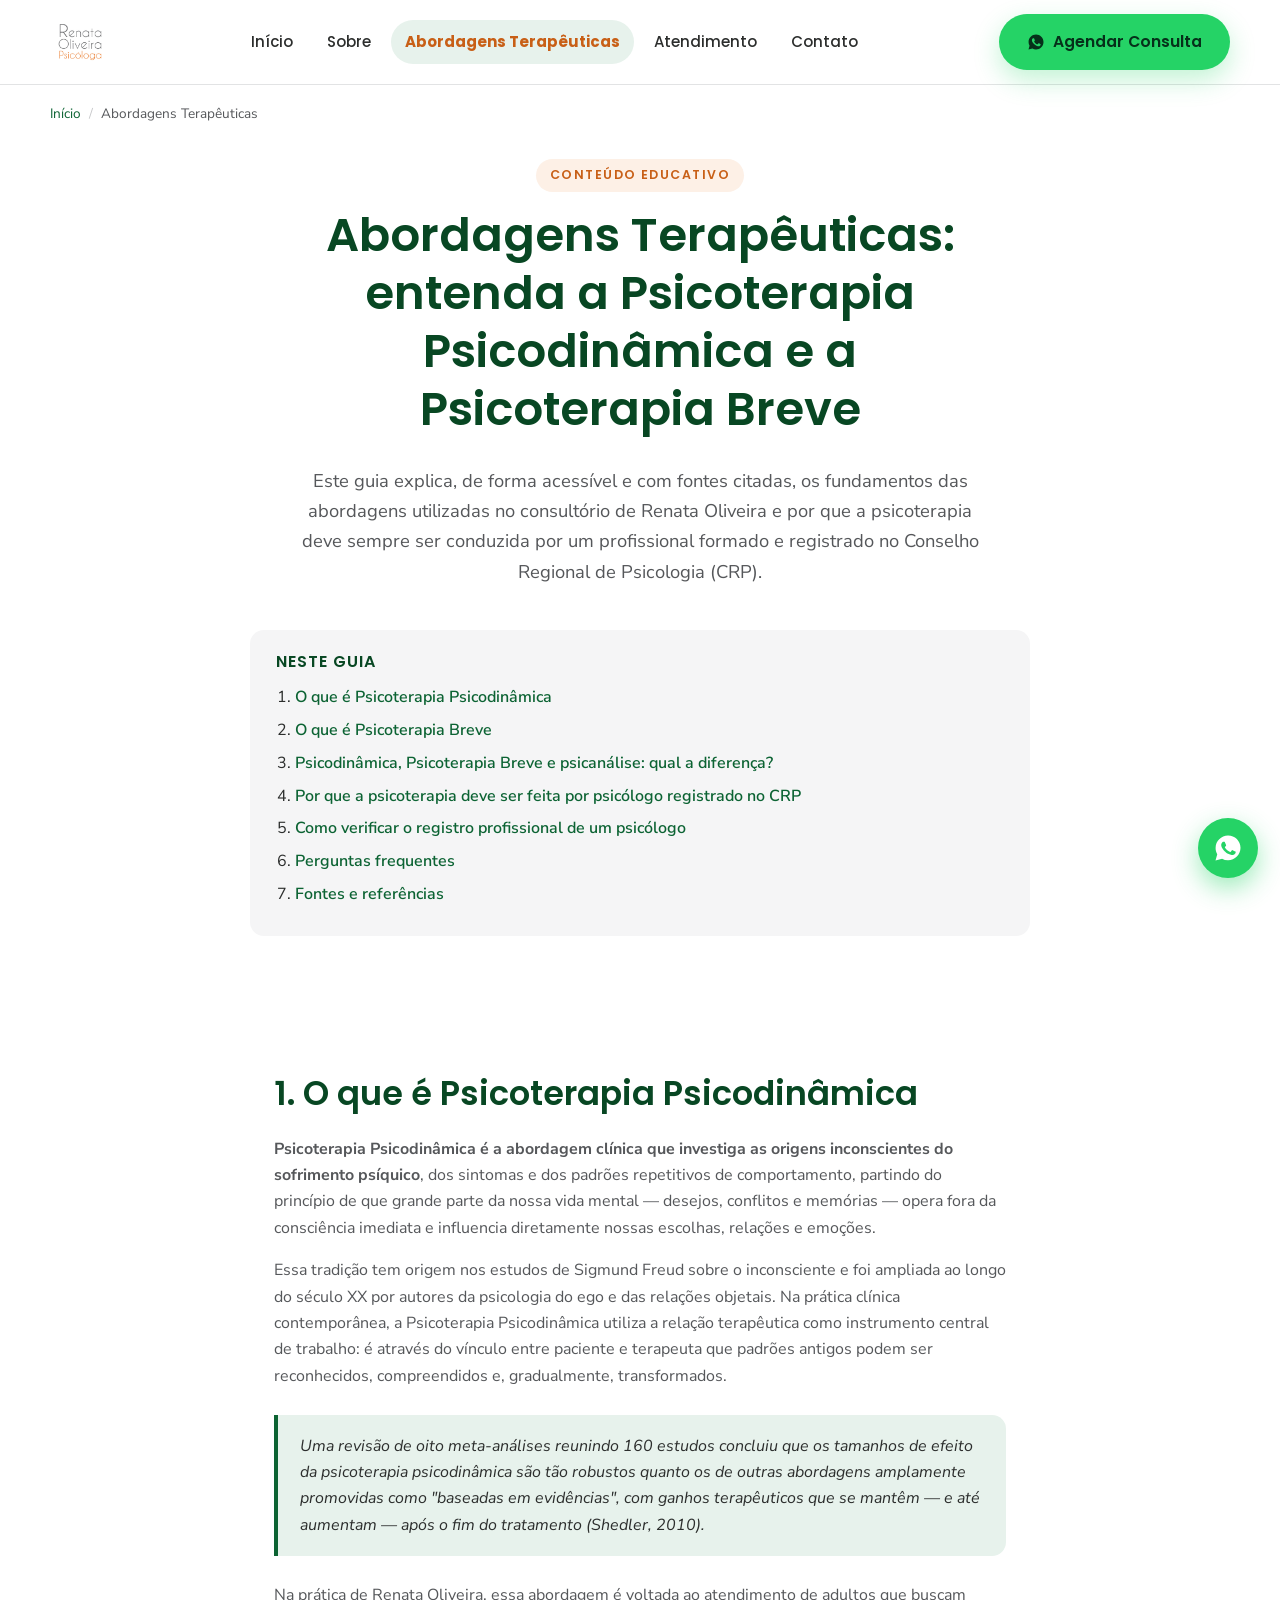
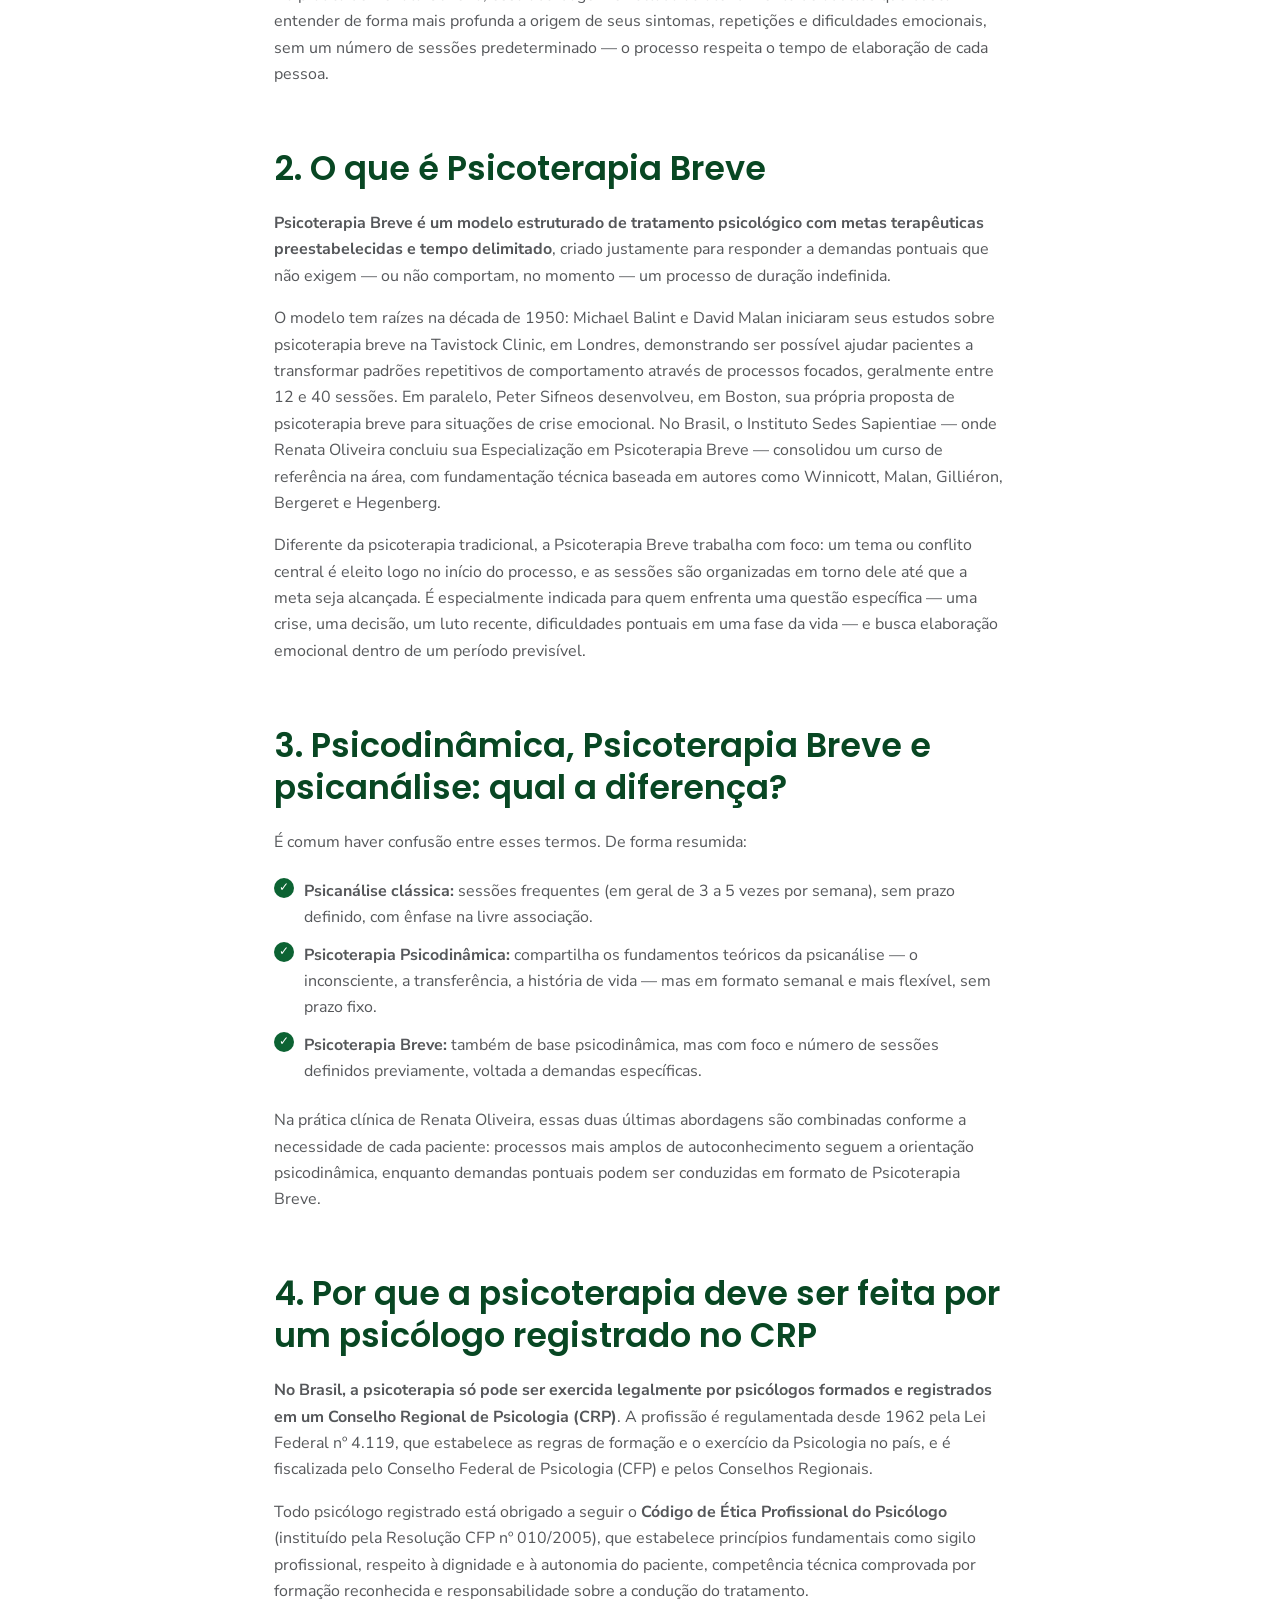
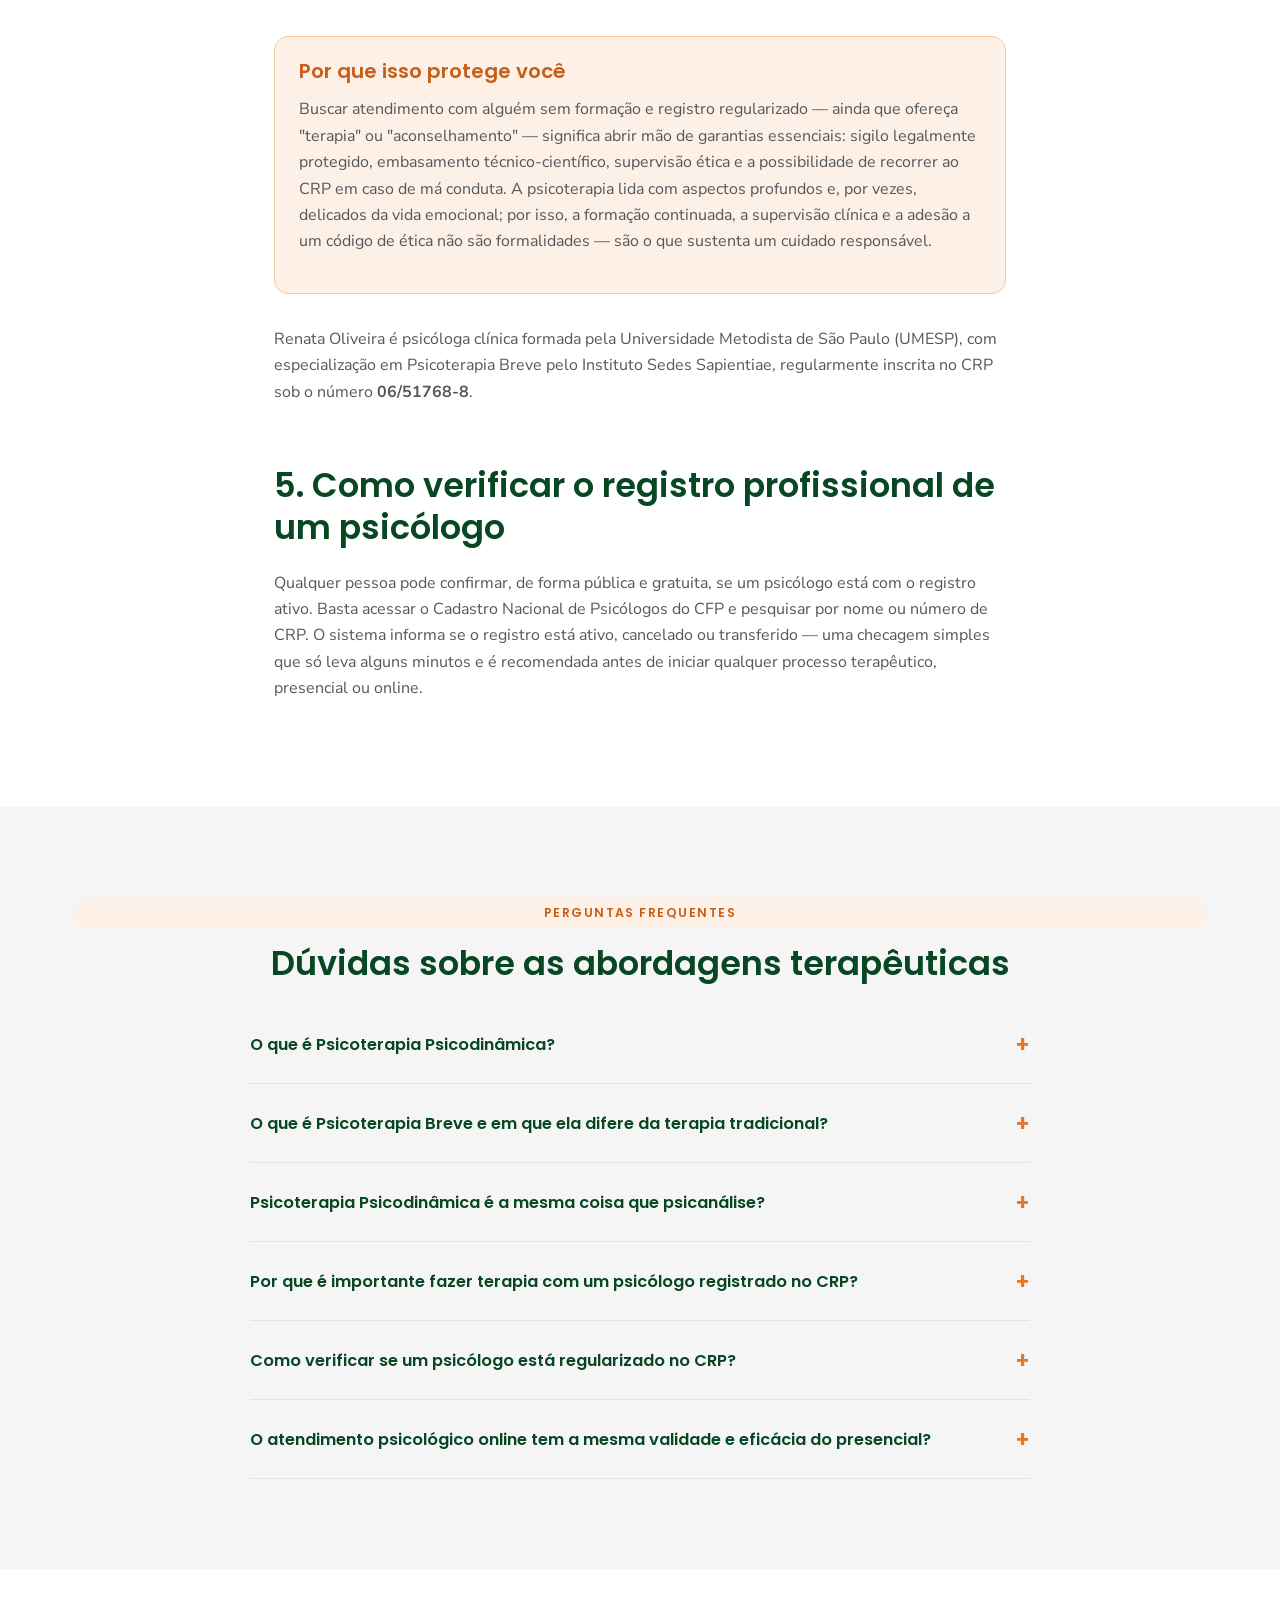
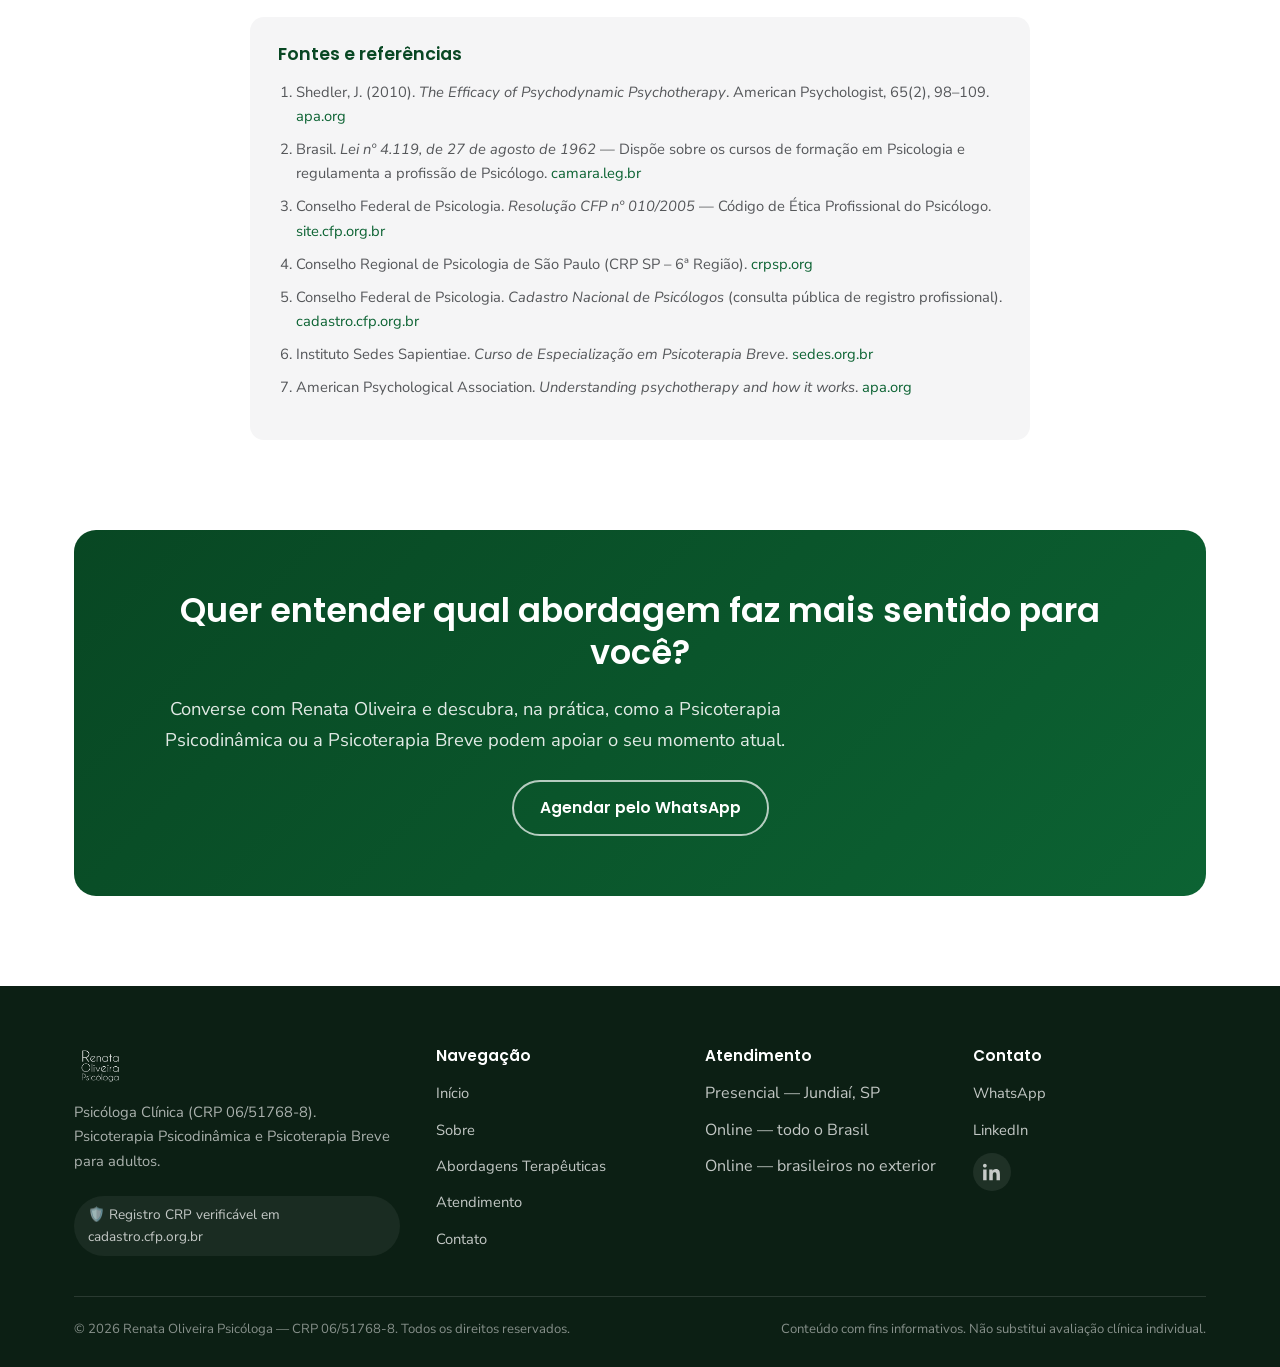
==== abordagens-terapeuticas.html @ e3049979 "Criar site institucional de Renata Oliveira Psicóloga Site estático completo (5 páginas + 404) com f" ====
<!DOCTYPE html>
<html lang="pt-BR">
<head>
<meta charset="UTF-8">
<meta name="viewport" content="width=device-width, initial-scale=1.0">
<title>Abordagens Terapêuticas: Psicodinâmica e Psicoterapia Breve Explicadas</title>
<meta name="description" content="Entenda o que é Psicoterapia Psicodinâmica e Psicoterapia Breve, suas origens científicas, e por que fazer terapia com um psicólogo registrado no CRP é essencial. Guia educativo com fontes citadas.">
<link rel="canonical" href="https://ismalsoares.github.io/Renata-Oliveira/abordagens-terapeuticas.html">
<meta property="og:type" content="article">
<meta property="og:title" content="Abordagens Terapêuticas: Psicodinâmica e Psicoterapia Breve Explicadas">
<meta property="og:description" content="Guia educativo sobre Psicoterapia Psicodinâmica, Psicoterapia Breve e a importância do registro no CRP, com fontes citadas.">
<meta property="og:url" content="https://ismalsoares.github.io/Renata-Oliveira/abordagens-terapeuticas.html">
<meta property="og:image" content="https://ismalsoares.github.io/Renata-Oliveira/images/renata-oliveira-foto.png">
<meta name="robots" content="index, follow">
<link rel="icon" href="images/renata-oliveira-logo-negativo.png" type="image/png">
<link rel="preconnect" href="https://fonts.googleapis.com">
<link rel="preconnect" href="https://fonts.gstatic.com" crossorigin>
<link href="https://fonts.googleapis.com/css2?family=Poppins:wght@500;600;700&family=Nunito+Sans:wght@400;600;700&display=swap" rel="stylesheet">
<link rel="stylesheet" href="css/style.css">

<script type="application/ld+json">
{
  "@context": "https://schema.org",
  "@graph": [
    {
      "@type": "BreadcrumbList",
      "itemListElement": [
        {"@type":"ListItem","position":1,"name":"Início","item":"https://ismalsoares.github.io/Renata-Oliveira/"},
        {"@type":"ListItem","position":2,"name":"Abordagens Terapêuticas","item":"https://ismalsoares.github.io/Renata-Oliveira/abordagens-terapeuticas.html"}
      ]
    },
    {
      "@type": "Article",
      "headline": "Abordagens Terapêuticas: Psicodinâmica e Psicoterapia Breve Explicadas",
      "description": "Guia educativo sobre Psicoterapia Psicodinâmica, Psicoterapia Breve e a importância da psicoterapia conduzida por profissional registrado no CRP.",
      "author": { "@id": "https://ismalsoares.github.io/Renata-Oliveira/#renata" },
      "publisher": { "@id": "https://ismalsoares.github.io/Renata-Oliveira/#negocio" },
      "image": "https://ismalsoares.github.io/Renata-Oliveira/images/renata-oliveira-foto.png",
      "mainEntityOfPage": "https://ismalsoares.github.io/Renata-Oliveira/abordagens-terapeuticas.html",
      "inLanguage": "pt-BR"
    },
    {
      "@type": "FAQPage",
      "mainEntity": [
        {
          "@type": "Question",
          "name": "O que é Psicoterapia Psicodinâmica?",
          "acceptedAnswer": {
            "@type": "Answer",
            "text": "Psicoterapia Psicodinâmica é uma abordagem clínica que investiga as origens inconscientes do sofrimento psíquico, dos sintomas e dos padrões repetitivos de comportamento, ajudando a pessoa a compreender como sua história molda seu presente. Deriva da tradição psicanalítica, mas é conduzida de forma mais flexível quanto a tempo e frequência de sessões."
          }
        },
        {
          "@type": "Question",
          "name": "O que é Psicoterapia Breve e em que ela difere da terapia tradicional?",
          "acceptedAnswer": {
            "@type": "Answer",
            "text": "Psicoterapia Breve é um modelo estruturado de tratamento com metas terapêuticas preestabelecidas e número limitado de sessões, geralmente entre 12 e 40 encontros. Diferencia-se da psicoterapia de orientação psicodinâmica tradicional, que não tem prazo definido e investiga de forma mais ampla a história de vida do paciente."
          }
        },
        {
          "@type": "Question",
          "name": "Psicoterapia Psicodinâmica é a mesma coisa que psicanálise?",
          "acceptedAnswer": {
            "@type": "Answer",
            "text": "Não exatamente. A psicanálise clássica costuma exigir sessões mais frequentes (3 a 5 por semana) e um enquadre específico. A Psicoterapia Psicodinâmica utiliza os mesmos fundamentos teóricos — a existência de processos inconscientes e a importância da relação terapêutica — mas com frequência semanal e formato mais flexível, tornando-a mais acessível no dia a dia."
          }
        },
        {
          "@type": "Question",
          "name": "Por que é importante fazer terapia com um psicólogo registrado no CRP?",
          "acceptedAnswer": {
            "@type": "Answer",
            "text": "No Brasil, a profissão de psicólogo é regulamentada pela Lei nº 4.119/1962 e fiscalizada pelos Conselhos Regionais de Psicologia (CRP), vinculados ao Conselho Federal de Psicologia (CFP). Apenas profissionais registrados podem exercer legalmente a psicoterapia e estão obrigados a seguir o Código de Ética Profissional do Psicólogo (Resolução CFP nº 010/2005), que garante sigilo, competência técnica e responsabilidade sobre o cuidado oferecido. Buscar atendimento com terapeutas não habilitados coloca em risco a eficácia e a segurança do tratamento."
          }
        },
        {
          "@type": "Question",
          "name": "Como verificar se um psicólogo está regularizado no CRP?",
          "acceptedAnswer": {
            "@type": "Answer",
            "text": "É possível consultar gratuitamente a situação de qualquer psicólogo no cadastro público do Conselho Federal de Psicologia, disponível em cadastro.cfp.org.br, pesquisando por nome ou número de CRP. O sistema mostra se o registro está ativo, cancelado ou transferido."
          }
        },
        {
          "@type": "Question",
          "name": "O atendimento psicológico online tem a mesma validade e eficácia do presencial?",
          "acceptedAnswer": {
            "@type": "Answer",
            "text": "Sim. O Conselho Federal de Psicologia regulamenta e reconhece a prestação de serviços psicológicos mediados por tecnologia. Quando conduzida por profissional habilitado, em ambiente sigiloso e com os mesmos cuidados éticos do atendimento presencial, a psicoterapia online é uma modalidade legítima e eficaz."
          }
        }
      ]
    }
  ]
}
</script>
</head>
<body>
<a href="#conteudo" class="skip-link">Pular para o conteúdo</a>

<header class="cabecalho">
  <div class="container barra-nav">
    <a href="index.html" class="logo-link" aria-label="Renata Oliveira Psicóloga - página inicial">
      <img src="images/renata-oliveira-logo.jpg" alt="Renata Oliveira Psicóloga - logotipo">
    </a>
    <nav class="nav-principal" aria-label="Navegação principal">
      <a href="index.html">Início</a>
      <a href="sobre.html">Sobre</a>
      <a href="abordagens-terapeuticas.html" class="nav-destaque" aria-current="page">Abordagens Terapêuticas</a>
      <a href="atendimento.html">Atendimento</a>
      <a href="contato.html">Contato</a>
    </nav>
    <div class="acoes-cabecalho">
      <a class="botao botao-whatsapp" href="https://wa.me/5511994636556?text=Ol%C3%A1%2C%20Renata!%20Gostaria%20de%20agendar%20uma%20consulta." target="_blank" rel="noopener">
        <svg width="18" height="18" viewBox="0 0 24 24" fill="currentColor" aria-hidden="true"><path d="M12.04 2c-5.5 0-9.96 4.46-9.96 9.96 0 1.76.46 3.45 1.32 4.95L2 22l5.24-1.38a9.9 9.9 0 0 0 4.8 1.22h.01c5.5 0 9.96-4.46 9.96-9.96S17.54 2 12.04 2Zm5.83 14.24c-.24.68-1.4 1.3-1.93 1.34-.5.05-1 .24-3.38-.7-2.86-1.14-4.7-4.05-4.84-4.24-.14-.19-1.16-1.55-1.16-2.96 0-1.4.74-2.09 1-2.38.26-.28.57-.35.76-.35.19 0 .38 0 .55.01.18.01.42-.07.65.5.24.58.82 2 .89 2.15.07.14.12.31.02.5-.1.19-.15.31-.3.48-.14.17-.3.37-.43.5-.14.14-.29.29-.13.57.17.28.75 1.24 1.61 2.01 1.11.99 2.04 1.3 2.32 1.44.28.14.44.12.6-.07.17-.19.72-.84.91-1.13.19-.28.38-.24.63-.14.26.1 1.65.78 1.94.92.28.14.47.21.54.33.07.12.07.68-.17 1.36Z"/></svg>
        <span>Agendar Consulta</span>
      </a>
    </div>
    <button class="botao-menu" aria-label="Abrir menu" aria-expanded="false"><span></span></button>
  </div>
</header>

<main id="conteudo">
  <nav class="breadcrumb container" aria-label="Breadcrumb">
    <a href="index.html">Início</a><span aria-hidden="true">/</span><span aria-current="page">Abordagens Terapêuticas</span>
  </nav>

  <section style="padding-top:16px;padding-bottom:24px;">
    <div class="container artigo centro">
      <p class="kicker">Conteúdo educativo</p>
      <h1>Abordagens Terapêuticas: entenda a Psicoterapia Psicodinâmica e a Psicoterapia Breve</h1>
      <p class="lead">Este guia explica, de forma acessível e com fontes citadas, os fundamentos das abordagens utilizadas no consultório de Renata Oliveira e por que a psicoterapia deve sempre ser conduzida por um profissional formado e registrado no Conselho Regional de Psicologia (CRP).</p>
    </div>
  </section>

  <div class="sumario">
    <h2>Neste guia</h2>
    <ol>
      <li><a href="#psicodinamica">O que é Psicoterapia Psicodinâmica</a></li>
      <li><a href="#breve">O que é Psicoterapia Breve</a></li>
      <li><a href="#diferenca">Psicodinâmica, Psicoterapia Breve e psicanálise: qual a diferença?</a></li>
      <li><a href="#crp">Por que a psicoterapia deve ser feita por psicólogo registrado no CRP</a></li>
      <li><a href="#verificar">Como verificar o registro profissional de um psicólogo</a></li>
      <li><a href="#faq">Perguntas frequentes</a></li>
      <li><a href="#fontes">Fontes e referências</a></li>
    </ol>
  </div>

  <section class="artigo">
    <div class="container">

      <h2 id="psicodinamica">1. O que é Psicoterapia Psicodinâmica</h2>
      <p><strong>Psicoterapia Psicodinâmica é a abordagem clínica que investiga as origens inconscientes do sofrimento psíquico</strong>, dos sintomas e dos padrões repetitivos de comportamento, partindo do princípio de que grande parte da nossa vida mental — desejos, conflitos e memórias — opera fora da consciência imediata e influencia diretamente nossas escolhas, relações e emoções.</p>
      <p>Essa tradição tem origem nos estudos de Sigmund Freud sobre o inconsciente e foi ampliada ao longo do século XX por autores da psicologia do ego e das relações objetais. Na prática clínica contemporânea, a Psicoterapia Psicodinâmica utiliza a relação terapêutica como instrumento central de trabalho: é através do vínculo entre paciente e terapeuta que padrões antigos podem ser reconhecidos, compreendidos e, gradualmente, transformados.</p>
      <blockquote>Uma revisão de oito meta-análises reunindo 160 estudos concluiu que os tamanhos de efeito da psicoterapia psicodinâmica são tão robustos quanto os de outras abordagens amplamente promovidas como "baseadas em evidências", com ganhos terapêuticos que se mantêm — e até aumentam — após o fim do tratamento (Shedler, 2010).</blockquote>
      <p>Na prática de Renata Oliveira, essa abordagem é voltada ao atendimento de adultos que buscam entender de forma mais profunda a origem de seus sintomas, repetições e dificuldades emocionais, sem um número de sessões predeterminado — o processo respeita o tempo de elaboração de cada pessoa.</p>

      <h2 id="breve">2. O que é Psicoterapia Breve</h2>
      <p><strong>Psicoterapia Breve é um modelo estruturado de tratamento psicológico com metas terapêuticas preestabelecidas e tempo delimitado</strong>, criado justamente para responder a demandas pontuais que não exigem — ou não comportam, no momento — um processo de duração indefinida.</p>
      <p>O modelo tem raízes na década de 1950: Michael Balint e David Malan iniciaram seus estudos sobre psicoterapia breve na Tavistock Clinic, em Londres, demonstrando ser possível ajudar pacientes a transformar padrões repetitivos de comportamento através de processos focados, geralmente entre 12 e 40 sessões. Em paralelo, Peter Sifneos desenvolveu, em Boston, sua própria proposta de psicoterapia breve para situações de crise emocional. No Brasil, o Instituto Sedes Sapientiae — onde Renata Oliveira concluiu sua Especialização em Psicoterapia Breve — consolidou um curso de referência na área, com fundamentação técnica baseada em autores como Winnicott, Malan, Gilliéron, Bergeret e Hegenberg.</p>
      <p>Diferente da psicoterapia tradicional, a Psicoterapia Breve trabalha com foco: um tema ou conflito central é eleito logo no início do processo, e as sessões são organizadas em torno dele até que a meta seja alcançada. É especialmente indicada para quem enfrenta uma questão específica — uma crise, uma decisão, um luto recente, dificuldades pontuais em uma fase da vida — e busca elaboração emocional dentro de um período previsível.</p>

      <h2 id="diferenca">3. Psicodinâmica, Psicoterapia Breve e psicanálise: qual a diferença?</h2>
      <p>É comum haver confusão entre esses termos. De forma resumida:</p>
      <ul class="lista-check">
        <li><strong>Psicanálise clássica:</strong> sessões frequentes (em geral de 3 a 5 vezes por semana), sem prazo definido, com ênfase na livre associação.</li>
        <li><strong>Psicoterapia Psicodinâmica:</strong> compartilha os fundamentos teóricos da psicanálise — o inconsciente, a transferência, a história de vida — mas em formato semanal e mais flexível, sem prazo fixo.</li>
        <li><strong>Psicoterapia Breve:</strong> também de base psicodinâmica, mas com foco e número de sessões definidos previamente, voltada a demandas específicas.</li>
      </ul>
      <p>Na prática clínica de Renata Oliveira, essas duas últimas abordagens são combinadas conforme a necessidade de cada paciente: processos mais amplos de autoconhecimento seguem a orientação psicodinâmica, enquanto demandas pontuais podem ser conduzidas em formato de Psicoterapia Breve.</p>

      <h2 id="crp">4. Por que a psicoterapia deve ser feita por um psicólogo registrado no CRP</h2>
      <p><strong>No Brasil, a psicoterapia só pode ser exercida legalmente por psicólogos formados e registrados em um Conselho Regional de Psicologia (CRP)</strong>. A profissão é regulamentada desde 1962 pela Lei Federal nº 4.119, que estabelece as regras de formação e o exercício da Psicologia no país, e é fiscalizada pelo Conselho Federal de Psicologia (CFP) e pelos Conselhos Regionais.</p>
      <p>Todo psicólogo registrado está obrigado a seguir o <strong>Código de Ética Profissional do Psicólogo</strong> (instituído pela Resolução CFP nº 010/2005), que estabelece princípios fundamentais como sigilo profissional, respeito à dignidade e à autonomia do paciente, competência técnica comprovada por formação reconhecida e responsabilidade sobre a condução do tratamento.</p>
      <div class="caixa-alerta">
        <h3 id="importancia">Por que isso protege você</h3>
        <p>Buscar atendimento com alguém sem formação e registro regularizado — ainda que ofereça "terapia" ou "aconselhamento" — significa abrir mão de garantias essenciais: sigilo legalmente protegido, embasamento técnico-científico, supervisão ética e a possibilidade de recorrer ao CRP em caso de má conduta. A psicoterapia lida com aspectos profundos e, por vezes, delicados da vida emocional; por isso, a formação continuada, a supervisão clínica e a adesão a um código de ética não são formalidades — são o que sustenta um cuidado responsável.</p>
      </div>
      <p>Renata Oliveira é psicóloga clínica formada pela Universidade Metodista de São Paulo (UMESP), com especialização em Psicoterapia Breve pelo Instituto Sedes Sapientiae, regularmente inscrita no CRP sob o número <strong>06/51768-8</strong>.</p>

      <h2 id="verificar">5. Como verificar o registro profissional de um psicólogo</h2>
      <p>Qualquer pessoa pode confirmar, de forma pública e gratuita, se um psicólogo está com o registro ativo. Basta acessar o <a href="https://cadastro.cfp.org.br" target="_blank" rel="noopener">Cadastro Nacional de Psicólogos do CFP</a> e pesquisar por nome ou número de CRP. O sistema informa se o registro está ativo, cancelado ou transferido — uma checagem simples que só leva alguns minutos e é recomendada antes de iniciar qualquer processo terapêutico, presencial ou online.</p>
    </div>
  </section>

  <!-- FAQ -->
  <section class="secao-alt" id="faq">
    <div class="container">
      <p class="kicker centro" style="display:block;text-align:center;">Perguntas frequentes</p>
      <h2 class="centro">Dúvidas sobre as abordagens terapêuticas</h2>
      <div class="faq-lista">

        <div class="faq-item" data-aberto="false">
          <button class="faq-pergunta" aria-expanded="false">O que é Psicoterapia Psicodinâmica? <span class="sinal" aria-hidden="true">+</span></button>
          <div class="faq-resposta"><div class="faq-resposta-interior"><p>É uma abordagem clínica que investiga as origens inconscientes do sofrimento psíquico, dos sintomas e dos padrões repetitivos de comportamento, ajudando a pessoa a compreender como sua história molda seu presente. Deriva da tradição psicanalítica, mas é conduzida de forma mais flexível quanto a tempo e frequência de sessões.</p></div></div>
        </div>

        <div class="faq-item" data-aberto="false">
          <button class="faq-pergunta" aria-expanded="false">O que é Psicoterapia Breve e em que ela difere da terapia tradicional? <span class="sinal" aria-hidden="true">+</span></button>
          <div class="faq-resposta"><div class="faq-resposta-interior"><p>É um modelo estruturado de tratamento com metas terapêuticas preestabelecidas e número limitado de sessões, geralmente entre 12 e 40 encontros. Diferencia-se da psicoterapia de orientação psicodinâmica tradicional, que não tem prazo definido e investiga de forma mais ampla a história de vida do paciente.</p></div></div>
        </div>

        <div class="faq-item" data-aberto="false">
          <button class="faq-pergunta" aria-expanded="false">Psicoterapia Psicodinâmica é a mesma coisa que psicanálise? <span class="sinal" aria-hidden="true">+</span></button>
          <div class="faq-resposta"><div class="faq-resposta-interior"><p>Não exatamente. A psicanálise clássica costuma exigir sessões mais frequentes (3 a 5 por semana) e um enquadre específico. A Psicoterapia Psicodinâmica utiliza os mesmos fundamentos teóricos — a existência de processos inconscientes e a importância da relação terapêutica — mas com frequência semanal e formato mais flexível, tornando-a mais acessível no dia a dia.</p></div></div>
        </div>

        <div class="faq-item" data-aberto="false">
          <button class="faq-pergunta" aria-expanded="false">Por que é importante fazer terapia com um psicólogo registrado no CRP? <span class="sinal" aria-hidden="true">+</span></button>
          <div class="faq-resposta"><div class="faq-resposta-interior"><p>Porque a profissão é regulamentada pela Lei nº 4.119/1962 e fiscalizada pelos Conselhos Regionais de Psicologia. Apenas profissionais registrados podem exercer legalmente a psicoterapia e devem seguir o Código de Ética Profissional do Psicólogo (Resolução CFP nº 010/2005), que garante sigilo, competência técnica e responsabilidade sobre o cuidado oferecido.</p></div></div>
        </div>

        <div class="faq-item" data-aberto="false">
          <button class="faq-pergunta" aria-expanded="false">Como verificar se um psicólogo está regularizado no CRP? <span class="sinal" aria-hidden="true">+</span></button>
          <div class="faq-resposta"><div class="faq-resposta-interior"><p>É possível consultar gratuitamente a situação de qualquer psicólogo no cadastro público do Conselho Federal de Psicologia, em <a href="https://cadastro.cfp.org.br" target="_blank" rel="noopener">cadastro.cfp.org.br</a>, pesquisando por nome ou número de CRP.</p></div></div>
        </div>

        <div class="faq-item" data-aberto="false">
          <button class="faq-pergunta" aria-expanded="false">O atendimento psicológico online tem a mesma validade e eficácia do presencial? <span class="sinal" aria-hidden="true">+</span></button>
          <div class="faq-resposta"><div class="faq-resposta-interior"><p>Sim. O Conselho Federal de Psicologia regulamenta e reconhece a prestação de serviços psicológicos mediados por tecnologia. Quando conduzida por profissional habilitado, em ambiente sigiloso e com os mesmos cuidados éticos do atendimento presencial, a psicoterapia online é uma modalidade legítima e eficaz.</p></div></div>
        </div>

      </div>
    </div>
  </section>

  <!-- FONTES -->
  <div class="lista-fontes" id="fontes">
    <h2>Fontes e referências</h2>
    <ol>
      <li>Shedler, J. (2010). <em>The Efficacy of Psychodynamic Psychotherapy</em>. American Psychologist, 65(2), 98–109. <a href="https://www.apa.org/pubs/journals/releases/amp-65-2-98.pdf" target="_blank" rel="noopener">apa.org</a></li>
      <li>Brasil. <em>Lei nº 4.119, de 27 de agosto de 1962</em> — Dispõe sobre os cursos de formação em Psicologia e regulamenta a profissão de Psicólogo. <a href="https://www2.camara.leg.br/legin/fed/lei/1960-1969/lei-4119-27-agosto-1962-353841-norma-pl.html" target="_blank" rel="noopener">camara.leg.br</a></li>
      <li>Conselho Federal de Psicologia. <em>Resolução CFP nº 010/2005</em> — Código de Ética Profissional do Psicólogo. <a href="https://site.cfp.org.br" target="_blank" rel="noopener">site.cfp.org.br</a></li>
      <li>Conselho Regional de Psicologia de São Paulo (CRP SP – 6ª Região). <a href="https://crpsp.org" target="_blank" rel="noopener">crpsp.org</a></li>
      <li>Conselho Federal de Psicologia. <em>Cadastro Nacional de Psicólogos</em> (consulta pública de registro profissional). <a href="https://cadastro.cfp.org.br" target="_blank" rel="noopener">cadastro.cfp.org.br</a></li>
      <li>Instituto Sedes Sapientiae. <em>Curso de Especialização em Psicoterapia Breve</em>. <a href="https://sedes.org.br" target="_blank" rel="noopener">sedes.org.br</a></li>
      <li>American Psychological Association. <em>Understanding psychotherapy and how it works</em>. <a href="https://www.apa.org/topics/psychotherapy/understanding" target="_blank" rel="noopener">apa.org</a></li>
    </ol>
  </div>

  <section>
    <div class="container">
      <div class="cta-final">
        <h2>Quer entender qual abordagem faz mais sentido para você?</h2>
        <p class="lead">Converse com Renata Oliveira e descubra, na prática, como a Psicoterapia Psicodinâmica ou a Psicoterapia Breve podem apoiar o seu momento atual.</p>
        <div class="grupo-botoes" style="justify-content:center;">
          <a class="botao botao-outline-claro" href="https://wa.me/5511994636556?text=Ol%C3%A1%2C%20Renata!%20Gostaria%20de%20agendar%20uma%20consulta." target="_blank" rel="noopener">Agendar pelo WhatsApp</a>
        </div>
      </div>
    </div>
  </section>
</main>

<footer class="rodape">
  <div class="container">
    <div class="grade-rodape">
      <div>
        <img src="images/renata-oliveira-logo-negativo.png" alt="Renata Oliveira Psicóloga" class="rodape-logo">
        <p>Psicóloga Clínica (CRP 06/51768-8). Psicoterapia Psicodinâmica e Psicoterapia Breve para adultos.</p>
        <span class="selo-rodape">🛡️ Registro CRP verificável em cadastro.cfp.org.br</span>
      </div>
      <div>
        <h4>Navegação</h4>
        <ul>
          <li><a href="index.html">Início</a></li>
          <li><a href="sobre.html">Sobre</a></li>
          <li><a href="abordagens-terapeuticas.html">Abordagens Terapêuticas</a></li>
          <li><a href="atendimento.html">Atendimento</a></li>
          <li><a href="contato.html">Contato</a></li>
        </ul>
      </div>
      <div>
        <h4>Atendimento</h4>
        <ul>
          <li>Presencial — Jundiaí, SP</li>
          <li>Online — todo o Brasil</li>
          <li>Online — brasileiros no exterior</li>
        </ul>
      </div>
      <div>
        <h4>Contato</h4>
        <ul>
          <li><a href="https://wa.me/5511994636556?text=Ol%C3%A1%2C%20Renata!%20Gostaria%20de%20agendar%20uma%20consulta." target="_blank" rel="noopener">WhatsApp</a></li>
          <li><a href="https://www.linkedin.com/in/renata-oliveira44/" target="_blank" rel="noopener">LinkedIn</a></li>
        </ul>
        <div class="redes-sociais">
          <a href="https://www.linkedin.com/in/renata-oliveira44/" target="_blank" rel="noopener" aria-label="LinkedIn de Renata Oliveira"><svg viewBox="0 0 24 24" fill="currentColor"><path d="M4.98 3.5C4.98 4.88 3.9 6 2.5 6S0 4.88 0 3.5 1.09 1 2.5 1s2.48 1.12 2.48 2.5ZM.22 8.5h4.56V23H.22V8.5ZM8.34 8.5h4.37v1.98h.06c.61-1.15 2.1-2.36 4.32-2.36 4.62 0 5.47 3.04 5.47 6.99V23h-4.55v-6.98c0-1.66-.03-3.8-2.31-3.8-2.32 0-2.67 1.81-2.67 3.68V23H8.34V8.5Z"/></svg></a>
        </div>
      </div>
    </div>
    <div class="creditos-rodape">
      <span>© <span id="ano-atual">2026</span> Renata Oliveira Psicóloga — CRP 06/51768-8. Todos os direitos reservados.</span>
      <span>Conteúdo com fins informativos. Não substitui avaliação clínica individual.</span>
    </div>
  </div>
</footer>

<a class="whatsapp-flutuante" href="https://wa.me/5511994636556?text=Ol%C3%A1%2C%20Renata!%20Gostaria%20de%20agendar%20uma%20consulta." target="_blank" rel="noopener" aria-label="Falar no WhatsApp">
  <svg viewBox="0 0 24 24" fill="#ffffff" aria-hidden="true"><path d="M12.04 2c-5.5 0-9.96 4.46-9.96 9.96 0 1.76.46 3.45 1.32 4.95L2 22l5.24-1.38a9.9 9.9 0 0 0 4.8 1.22h.01c5.5 0 9.96-4.46 9.96-9.96S17.54 2 12.04 2Zm5.83 14.24c-.24.68-1.4 1.3-1.93 1.34-.5.05-1 .24-3.38-.7-2.86-1.14-4.7-4.05-4.84-4.24-.14-.19-1.16-1.55-1.16-2.96 0-1.4.74-2.09 1-2.38.26-.28.57-.35.76-.35.19 0 .38 0 .55.01.18.01.42-.07.65.5.24.58.82 2 .89 2.15.07.14.12.31.02.5-.1.19-.15.31-.3.48-.14.17-.3.37-.43.5-.14.14-.29.29-.13.57.17.28.75 1.24 1.61 2.01 1.11.99 2.04 1.3 2.32 1.44.28.14.44.12.6-.07.17-.19.72-.84.91-1.13.19-.28.38-.24.63-.14.26.1 1.65.78 1.94.92.28.14.47.21.54.33.07.12.07.68-.17 1.36Z"/></svg>
</a>

<script src="js/main.js"></script>
</body>
</html>
---- css/style.css ----
/* =========================================================
   Renata Oliveira — Psicóloga Clínica | CRP 06/51768-8
   Folha de estilos principal
   ========================================================= */

:root {
  --verde: #0c6333;
  --verde-escuro: #084723;
  --verde-suave: #e7f2ec;
  --laranja: #e97624;
  --laranja-escuro: #c85f16;
  --laranja-suave: #fdf0e6;
  --cinza: #c7c8ca;
  --cinza-claro: #f5f5f6;
  --cinza-medio: #8a8a8e;
  --texto: #2c2e2d;
  --texto-suave: #55575a;
  --branco: #ffffff;
  --borda: #e2e3e4;

  --fonte-titulo: "Poppins", "Segoe UI", sans-serif;
  --fonte-corpo: "Nunito Sans", "Segoe UI", sans-serif;

  --raio: 14px;
  --raio-grande: 22px;
  --sombra: 0 10px 30px rgba(12, 99, 51, 0.09);
  --sombra-suave: 0 4px 14px rgba(44, 46, 45, 0.06);
  --largura-max: 1180px;
}

/* ---------- Reset básico ---------- */
*,
*::before,
*::after {
  box-sizing: border-box;
}

html {
  scroll-behavior: smooth;
}

body {
  margin: 0;
  font-family: var(--fonte-corpo);
  color: var(--texto);
  background: var(--branco);
  line-height: 1.65;
  -webkit-font-smoothing: antialiased;
}

img {
  max-width: 100%;
  display: block;
}

a {
  color: inherit;
  text-decoration: none;
}

ul,
ol {
  padding-left: 1.2rem;
}

h1,
h2,
h3,
h4 {
  font-family: var(--fonte-titulo);
  line-height: 1.25;
  color: var(--verde-escuro);
  margin: 0 0 0.6em;
}

h1 { font-size: clamp(2rem, 4vw, 2.9rem); font-weight: 600; }
h2 { font-size: clamp(1.5rem, 3vw, 2.1rem); font-weight: 600; }
h3 { font-size: 1.25rem; font-weight: 600; }
h4 { font-size: 1.05rem; font-weight: 600; }

p { margin: 0 0 1em; color: var(--texto-suave); }

.container {
  width: 100%;
  max-width: var(--largura-max);
  margin: 0 auto;
  padding: 0 24px;
}

section {
  padding: clamp(48px, 7vw, 96px) 0;
}

.secao-alt {
  background: var(--cinza-claro);
}

.secao-verde {
  background: var(--verde-suave);
}

.centro { text-align: center; }

.kicker {
  display: inline-block;
  font-family: var(--fonte-titulo);
  font-size: 0.78rem;
  font-weight: 600;
  letter-spacing: 0.12em;
  text-transform: uppercase;
  color: var(--laranja-escuro);
  background: var(--laranja-suave);
  padding: 6px 14px;
  border-radius: 999px;
  margin-bottom: 14px;
}

.lead {
  font-size: 1.15rem;
  color: var(--texto-suave);
  max-width: 62ch;
}

.centro .lead { margin-left: auto; margin-right: auto; }

/* Skip link (acessibilidade) */
.skip-link {
  position: absolute;
  left: -999px;
  top: auto;
  background: var(--verde);
  color: var(--branco);
  padding: 12px 20px;
  z-index: 1000;
  border-radius: 0 0 8px 0;
}
.skip-link:focus {
  left: 0;
  top: 0;
}

/* ---------- Botões ---------- */
.botao {
  display: inline-flex;
  align-items: center;
  gap: 8px;
  font-family: var(--fonte-titulo);
  font-weight: 600;
  font-size: 0.98rem;
  padding: 13px 26px;
  border-radius: 999px;
  border: 2px solid transparent;
  cursor: pointer;
  transition: transform 0.15s ease, box-shadow 0.15s ease, background 0.2s ease, color 0.2s ease;
  white-space: nowrap;
}
.botao:hover { transform: translateY(-2px); }

.botao-primario {
  background: var(--verde);
  color: var(--branco);
  box-shadow: var(--sombra);
}
.botao-primario:hover { background: var(--verde-escuro); }

.botao-whatsapp {
  background: #25D366;
  color: #06301a;
  box-shadow: 0 10px 26px rgba(37, 211, 102, 0.28);
}
.botao-whatsapp:hover { background: #1fb958; }

.botao-secundario {
  background: transparent;
  color: var(--verde);
  border-color: var(--verde);
}
.botao-secundario:hover { background: var(--verde); color: var(--branco); }

.botao-outline-claro {
  background: transparent;
  color: var(--branco);
  border-color: rgba(255,255,255,0.7);
}
.botao-outline-claro:hover { background: var(--branco); color: var(--verde-escuro); }

.botao-bloco { width: 100%; justify-content: center; }

.grupo-botoes {
  display: flex;
  flex-wrap: wrap;
  gap: 14px;
  margin-top: 1.6em;
}
.centro .grupo-botoes { justify-content: center; }

/* ---------- Cabeçalho ---------- */
.cabecalho {
  position: sticky;
  top: 0;
  z-index: 500;
  background: rgba(255, 255, 255, 0.96);
  backdrop-filter: saturate(180%) blur(8px);
  border-bottom: 1px solid var(--borda);
}

.barra-nav {
  display: flex;
  align-items: center;
  justify-content: space-between;
  padding: 14px 0;
  gap: 20px;
}

.logo-link { display: flex; align-items: center; gap: 10px; flex-shrink: 0; }
.logo-link img { height: 46px; width: auto; }

.nav-principal {
  display: flex;
  align-items: center;
  gap: 6px;
}

.nav-principal a {
  font-family: var(--fonte-titulo);
  font-size: 0.94rem;
  font-weight: 500;
  color: var(--texto);
  padding: 10px 14px;
  border-radius: 999px;
  transition: background 0.2s ease, color 0.2s ease;
}
.nav-principal a:hover,
.nav-principal a[aria-current="page"] {
  background: var(--verde-suave);
  color: var(--verde-escuro);
}

.nav-destaque {
  color: var(--laranja-escuro) !important;
  font-weight: 700 !important;
}
.nav-destaque:hover {
  background: var(--laranja-suave) !important;
  color: var(--laranja-escuro) !important;
}

.acoes-cabecalho {
  display: flex;
  align-items: center;
  gap: 10px;
}

.botao-menu {
  display: none;
  background: none;
  border: 2px solid var(--borda);
  border-radius: 10px;
  width: 44px;
  height: 44px;
  align-items: center;
  justify-content: center;
  cursor: pointer;
}
.botao-menu span,
.botao-menu span::before,
.botao-menu span::after {
  content: "";
  display: block;
  width: 20px;
  height: 2px;
  background: var(--verde-escuro);
  position: relative;
  transition: all 0.2s ease;
}
.botao-menu span::before { position: absolute; top: -6px; }
.botao-menu span::after { position: absolute; top: 6px; }

/* ---------- Hero ---------- */
.hero {
  padding: clamp(48px, 8vw, 96px) 0 clamp(56px, 8vw, 100px);
  background:
    radial-gradient(circle at 85% 15%, var(--laranja-suave) 0%, transparent 45%),
    radial-gradient(circle at 5% 90%, var(--verde-suave) 0%, transparent 40%),
    var(--branco);
}

.hero-grid {
  display: grid;
  grid-template-columns: 1.15fr 0.85fr;
  gap: 56px;
  align-items: center;
}

.hero h1 { margin-bottom: 0.35em; }
.hero .subtitulo {
  font-family: var(--fonte-titulo);
  color: var(--laranja-escuro);
  font-weight: 600;
  font-size: 1.15rem;
  margin-bottom: 1em;
}

.hero-credenciais {
  display: flex;
  flex-wrap: wrap;
  gap: 10px 22px;
  margin: 1.4em 0 0.4em;
  padding: 0;
  list-style: none;
}
.hero-credenciais li {
  font-size: 0.92rem;
  color: var(--texto-suave);
  display: flex;
  align-items: center;
  gap: 7px;
}
.hero-credenciais li::before {
  content: "";
  width: 7px;
  height: 7px;
  border-radius: 50%;
  background: var(--verde);
  flex-shrink: 0;
}

.hero-foto {
  position: relative;
  justify-self: center;
}
.hero-foto .moldura {
  width: min(360px, 80vw);
  border-radius: 50%;
  background: linear-gradient(160deg, var(--verde-suave), var(--laranja-suave));
  padding: 14px;
  box-shadow: var(--sombra);
}
.hero-foto img { border-radius: 50%; }
.selo-crp {
  position: absolute;
  bottom: 6px;
  right: 6px;
  background: var(--verde);
  color: var(--branco);
  font-family: var(--fonte-titulo);
  font-size: 0.78rem;
  font-weight: 600;
  padding: 9px 16px;
  border-radius: 999px;
  box-shadow: 0 8px 18px rgba(12,99,51,0.35);
  border: 3px solid var(--branco);
}

/* ---------- Faixa de destaques ---------- */
.faixa-destaques {
  background: var(--verde-escuro);
  padding: 26px 0;
}
.faixa-destaques .container {
  display: flex;
  flex-wrap: wrap;
  justify-content: space-between;
  gap: 18px;
}
.item-destaque {
  color: var(--branco);
  display: flex;
  align-items: center;
  gap: 12px;
  font-family: var(--fonte-titulo);
  flex: 1 1 220px;
}
.item-destaque .numero {
  font-size: 1.6rem;
  font-weight: 700;
  color: var(--laranja);
}
.item-destaque .rotulo {
  font-size: 0.86rem;
  font-weight: 400;
  color: rgba(255,255,255,0.85);
  line-height: 1.3;
}

/* ---------- Cards de atendimento ---------- */
.grade-cards {
  display: grid;
  grid-template-columns: repeat(auto-fit, minmax(250px, 1fr));
  gap: 26px;
  margin-top: 2.4rem;
}

.card {
  background: var(--branco);
  border: 1px solid var(--borda);
  border-radius: var(--raio-grande);
  padding: 30px 26px;
  box-shadow: var(--sombra-suave);
  transition: transform 0.2s ease, box-shadow 0.2s ease;
  display: flex;
  flex-direction: column;
}
.card:hover {
  transform: translateY(-4px);
  box-shadow: var(--sombra);
}

.icone-card {
  width: 54px;
  height: 54px;
  border-radius: 16px;
  background: var(--verde-suave);
  display: flex;
  align-items: center;
  justify-content: center;
  margin-bottom: 18px;
  color: var(--verde);
}
.icone-card svg { width: 28px; height: 28px; }

.card h3 { margin-bottom: 0.5em; }
.card p { flex-grow: 1; margin-bottom: 1.2em; }
.card .link-card {
  font-family: var(--fonte-titulo);
  font-weight: 600;
  color: var(--verde);
  font-size: 0.92rem;
  display: inline-flex;
  align-items: center;
  gap: 6px;
}
.card .link-card:hover { color: var(--verde-escuro); }

.card.card-laranja .icone-card { background: var(--laranja-suave); color: var(--laranja-escuro); }
.card.card-laranja .link-card { color: var(--laranja-escuro); }

/* ---------- Seção sobre / bloco com imagem ---------- */
.bloco-imagem-texto {
  display: grid;
  grid-template-columns: 0.8fr 1.2fr;
  gap: 52px;
  align-items: center;
}
.bloco-imagem-texto.inverter { grid-template-columns: 1.2fr 0.8fr; }
.bloco-imagem-texto.inverter .col-imagem { order: 2; }

.col-imagem img {
  border-radius: var(--raio-grande);
  width: 100%;
}

.lista-check {
  list-style: none;
  padding: 0;
  margin: 1.4em 0;
}
.lista-check li {
  padding-left: 30px;
  position: relative;
  margin-bottom: 0.7em;
  color: var(--texto-suave);
}
.lista-check li::before {
  content: "✓";
  position: absolute;
  left: 0;
  top: 0;
  width: 20px;
  height: 20px;
  background: var(--verde);
  color: var(--branco);
  border-radius: 50%;
  font-size: 0.72rem;
  display: flex;
  align-items: center;
  justify-content: center;
}

/* ---------- Abordagens / artigo educativo ---------- */
.artigo {
  max-width: 780px;
  margin: 0 auto;
}
.artigo h2 { margin-top: 1.8em; }
.artigo h2:first-child { margin-top: 0; }
.artigo h3 { color: var(--laranja-escuro); }
.artigo blockquote {
  border-left: 4px solid var(--verde);
  background: var(--verde-suave);
  padding: 18px 22px;
  border-radius: 0 var(--raio) var(--raio) 0;
  margin: 1.6em 0;
  font-style: italic;
  color: var(--texto);
}
.artigo .caixa-alerta {
  background: var(--laranja-suave);
  border: 1px solid #f3caa1;
  border-radius: var(--raio);
  padding: 22px 24px;
  margin: 2em 0;
}
.artigo .caixa-alerta h3 { color: var(--laranja-escuro); margin-top: 0; }

.sumario {
  background: var(--cinza-claro);
  border-radius: var(--raio);
  padding: 22px 26px;
  margin: 0 auto 3rem;
  max-width: 780px;
}
.sumario h2 { font-size: 1rem; text-transform: uppercase; letter-spacing: 0.06em; margin-bottom: 0.8em; }
.sumario ol { margin: 0; padding-left: 1.2rem; }
.sumario li { margin-bottom: 0.4em; }
.sumario a { color: var(--verde); font-weight: 600; }
.sumario a:hover { text-decoration: underline; }

.lista-fontes {
  max-width: 780px;
  margin: 3rem auto 0;
  padding: 26px 28px;
  background: var(--cinza-claro);
  border-radius: var(--raio);
  font-size: 0.92rem;
}
.lista-fontes h2 { font-size: 1.1rem; }
.lista-fontes ol { padding-left: 1.1rem; }
.lista-fontes li { margin-bottom: 0.6em; color: var(--texto-suave); }
.lista-fontes a { color: var(--verde); word-break: break-word; }
.lista-fontes a:hover { text-decoration: underline; }

/* ---------- FAQ (accordion) ---------- */
.faq-lista { max-width: 780px; margin: 0 auto; }
.faq-item {
  border-bottom: 1px solid var(--borda);
}
.faq-pergunta {
  width: 100%;
  text-align: left;
  background: none;
  border: none;
  padding: 22px 0;
  font-family: var(--fonte-titulo);
  font-weight: 600;
  font-size: 1.02rem;
  color: var(--verde-escuro);
  display: flex;
  justify-content: space-between;
  align-items: center;
  gap: 16px;
  cursor: pointer;
}
.faq-pergunta .sinal { font-size: 1.4rem; color: var(--laranja); flex-shrink: 0; transition: transform 0.2s ease; }
.faq-item[data-aberto="true"] .sinal { transform: rotate(45deg); }
.faq-resposta {
  overflow: hidden;
  max-height: 0;
  transition: max-height 0.25s ease;
}
.faq-item[data-aberto="true"] .faq-resposta { max-height: 600px; }
.faq-resposta-interior { padding: 0 0 22px; color: var(--texto-suave); }
.faq-resposta-interior p:last-child { margin-bottom: 0; }

/* ---------- Timeline (experiência) ---------- */
.timeline {
  list-style: none;
  padding: 0;
  margin: 2rem 0;
  border-left: 3px solid var(--verde-suave);
}
.timeline li {
  position: relative;
  padding: 0 0 30px 30px;
}
.timeline li::before {
  content: "";
  position: absolute;
  left: -9px;
  top: 4px;
  width: 15px;
  height: 15px;
  border-radius: 50%;
  background: var(--verde);
  border: 3px solid var(--branco);
  box-shadow: 0 0 0 2px var(--verde-suave);
}
.timeline strong { display: block; color: var(--verde-escuro); font-family: var(--fonte-titulo); margin-bottom: 0.2em; }

/* ---------- CTA final ---------- */
.cta-final {
  background: linear-gradient(135deg, var(--verde-escuro), var(--verde));
  color: var(--branco);
  border-radius: var(--raio-grande);
  padding: clamp(36px, 6vw, 60px);
  text-align: center;
}
.cta-final h2 { color: var(--branco); }
.cta-final p { color: rgba(255,255,255,0.88); }
.cta-final .lead { color: rgba(255,255,255,0.88); }

/* ---------- Página de atendimento (blocos numerados) ---------- */
.servico {
  display: grid;
  grid-template-columns: 90px 1fr;
  gap: 26px;
  padding: 34px 0;
  border-bottom: 1px solid var(--borda);
}
.servico:last-child { border-bottom: none; }
.servico .numero-servico {
  width: 64px;
  height: 64px;
  border-radius: 18px;
  background: var(--verde-suave);
  color: var(--verde);
  font-family: var(--fonte-titulo);
  font-weight: 700;
  font-size: 1.3rem;
  display: flex;
  align-items: center;
  justify-content: center;
}
.servico h3 { margin-bottom: 0.4em; }
.tags-servico {
  display: flex;
  flex-wrap: wrap;
  gap: 8px;
  margin: 12px 0 4px;
}
.tag {
  font-size: 0.78rem;
  font-weight: 600;
  padding: 5px 12px;
  border-radius: 999px;
  background: var(--cinza-claro);
  color: var(--texto-suave);
}

/* ---------- Formulário / contato ---------- */
.grade-contato {
  display: grid;
  grid-template-columns: 1fr 1fr;
  gap: 40px;
  align-items: start;
}
.card-contato {
  background: var(--branco);
  border: 1px solid var(--borda);
  border-radius: var(--raio-grande);
  padding: 34px;
  box-shadow: var(--sombra-suave);
}
.card-contato .icone-card { margin-bottom: 14px; }
.linha-info {
  display: flex;
  align-items: flex-start;
  gap: 14px;
  padding: 14px 0;
  border-bottom: 1px solid var(--borda);
}
.linha-info:last-child { border-bottom: none; }
.linha-info strong { display: block; color: var(--verde-escuro); font-family: var(--fonte-titulo); }

/* ---------- Rodapé ---------- */
.rodape {
  background: #0c1f14;
  color: rgba(255,255,255,0.75);
  padding: 60px 0 26px;
}
.grade-rodape {
  display: grid;
  grid-template-columns: 1.4fr 1fr 1fr 1fr;
  gap: 36px;
  padding-bottom: 34px;
  border-bottom: 1px solid rgba(255,255,255,0.12);
}
.rodape h4 { color: var(--branco); font-size: 0.95rem; margin-bottom: 1em; }
.rodape-logo { height: 40px; margin-bottom: 14px; filter: brightness(0) invert(1); opacity: 0.92; }
.rodape p { color: rgba(255,255,255,0.65); font-size: 0.92rem; }
.rodape ul { list-style: none; padding: 0; margin: 0; }
.rodape li { margin-bottom: 10px; }
.rodape a { color: rgba(255,255,255,0.75); font-size: 0.92rem; }
.rodape a:hover { color: var(--laranja); }
.selo-rodape {
  display: inline-flex;
  align-items: center;
  gap: 8px;
  font-size: 0.85rem;
  background: rgba(255,255,255,0.06);
  padding: 8px 14px;
  border-radius: 999px;
  margin-top: 8px;
}
.creditos-rodape {
  padding-top: 22px;
  display: flex;
  flex-wrap: wrap;
  justify-content: space-between;
  gap: 12px;
  font-size: 0.82rem;
  color: rgba(255,255,255,0.5);
}
.redes-sociais { display: flex; gap: 12px; }
.redes-sociais a {
  width: 38px;
  height: 38px;
  border-radius: 50%;
  background: rgba(255,255,255,0.08);
  display: flex;
  align-items: center;
  justify-content: center;
}
.redes-sociais a:hover { background: var(--laranja); }
.redes-sociais svg { width: 18px; height: 18px; }

/* ---------- Botão flutuante WhatsApp ---------- */
.whatsapp-flutuante {
  position: fixed;
  bottom: 22px;
  right: 22px;
  width: 60px;
  height: 60px;
  border-radius: 50%;
  background: #25D366;
  display: flex;
  align-items: center;
  justify-content: center;
  box-shadow: 0 10px 26px rgba(37, 211, 102, 0.45);
  z-index: 400;
  transition: transform 0.2s ease;
}
.whatsapp-flutuante:hover { transform: scale(1.08); }
.whatsapp-flutuante svg { width: 30px; height: 30px; }

/* ---------- Breadcrumb ---------- */
.breadcrumb {
  padding: 18px 0;
  font-size: 0.85rem;
  color: var(--texto-suave);
}
.breadcrumb a { color: var(--verde); }
.breadcrumb a:hover { text-decoration: underline; }
.breadcrumb span[aria-hidden] { margin: 0 8px; color: var(--cinza); }

/* ---------- Página não encontrada ---------- */
.pagina-erro {
  min-height: 60vh;
  display: flex;
  flex-direction: column;
  align-items: center;
  justify-content: center;
  text-align: center;
  padding: 60px 24px;
}
.pagina-erro .codigo { font-family: var(--fonte-titulo); font-size: 5rem; font-weight: 700; color: var(--laranja); margin: 0; }

/* ---------- Responsivo ---------- */
@media (max-width: 900px) {
  .hero-grid,
  .bloco-imagem-texto,
  .bloco-imagem-texto.inverter,
  .grade-contato {
    grid-template-columns: 1fr;
  }
  .hero-foto { order: -1; }
  .bloco-imagem-texto .col-imagem,
  .bloco-imagem-texto.inverter .col-imagem { order: -1; }
  .grade-rodape { grid-template-columns: 1fr 1fr; }
}

@media (max-width: 760px) {
  .nav-principal {
    position: fixed;
    inset: 72px 0 0 0;
    background: var(--branco);
    flex-direction: column;
    align-items: stretch;
    padding: 18px;
    gap: 4px;
    transform: translateX(100%);
    transition: transform 0.25s ease;
    overflow-y: auto;
  }
  .nav-principal.aberto { transform: translateX(0); }
  .nav-principal a {
    padding: 15px 16px;
    border-radius: 12px;
    border-bottom: 1px solid var(--borda);
  }
  .botao-menu { display: flex; }
  .acoes-cabecalho .botao-whatsapp span { display: none; }
  .acoes-cabecalho .botao-whatsapp { padding: 13px; }
  .grade-rodape { grid-template-columns: 1fr; }
  .servico { grid-template-columns: 56px 1fr; }
  .servico .numero-servico { width: 48px; height: 48px; font-size: 1rem; border-radius: 14px; }
  .faixa-destaques .container { justify-content: flex-start; }
}

@media (prefers-reduced-motion: reduce) {
  * { transition: none !important; scroll-behavior: auto !important; }
}
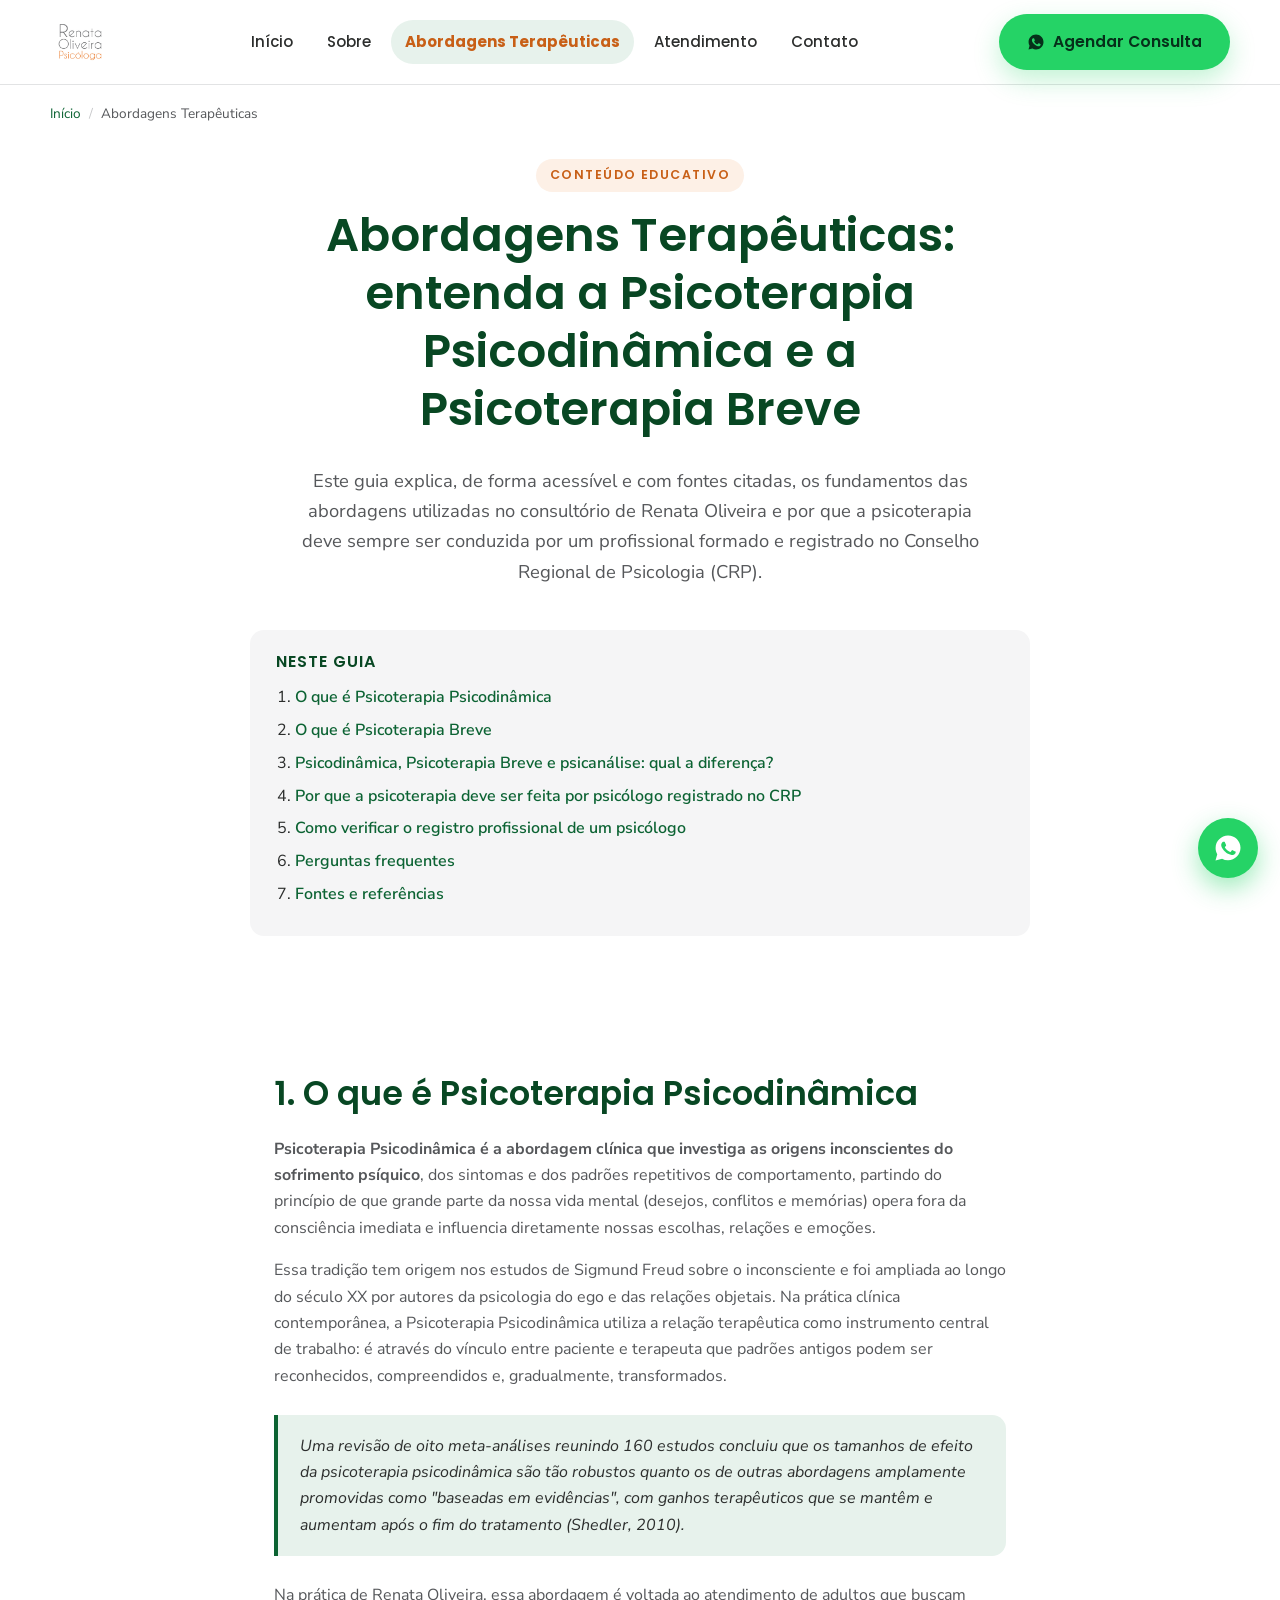
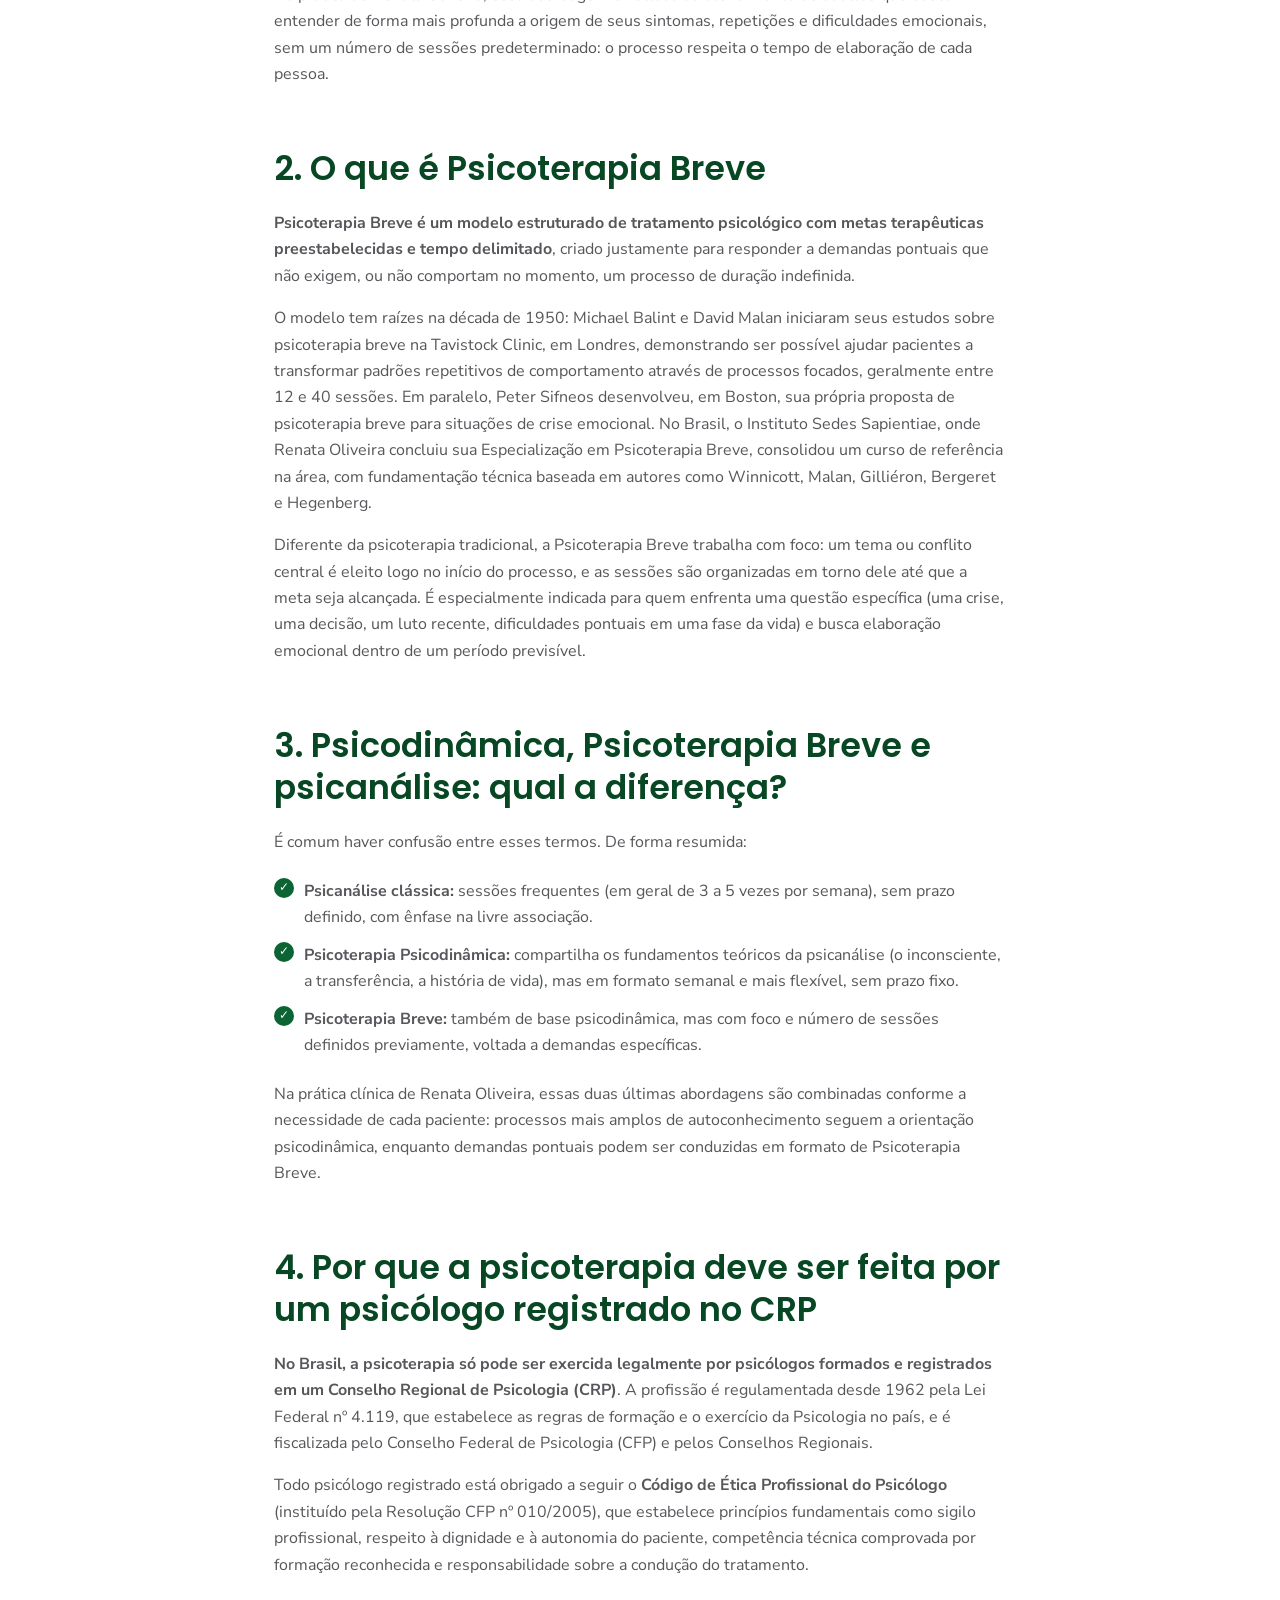
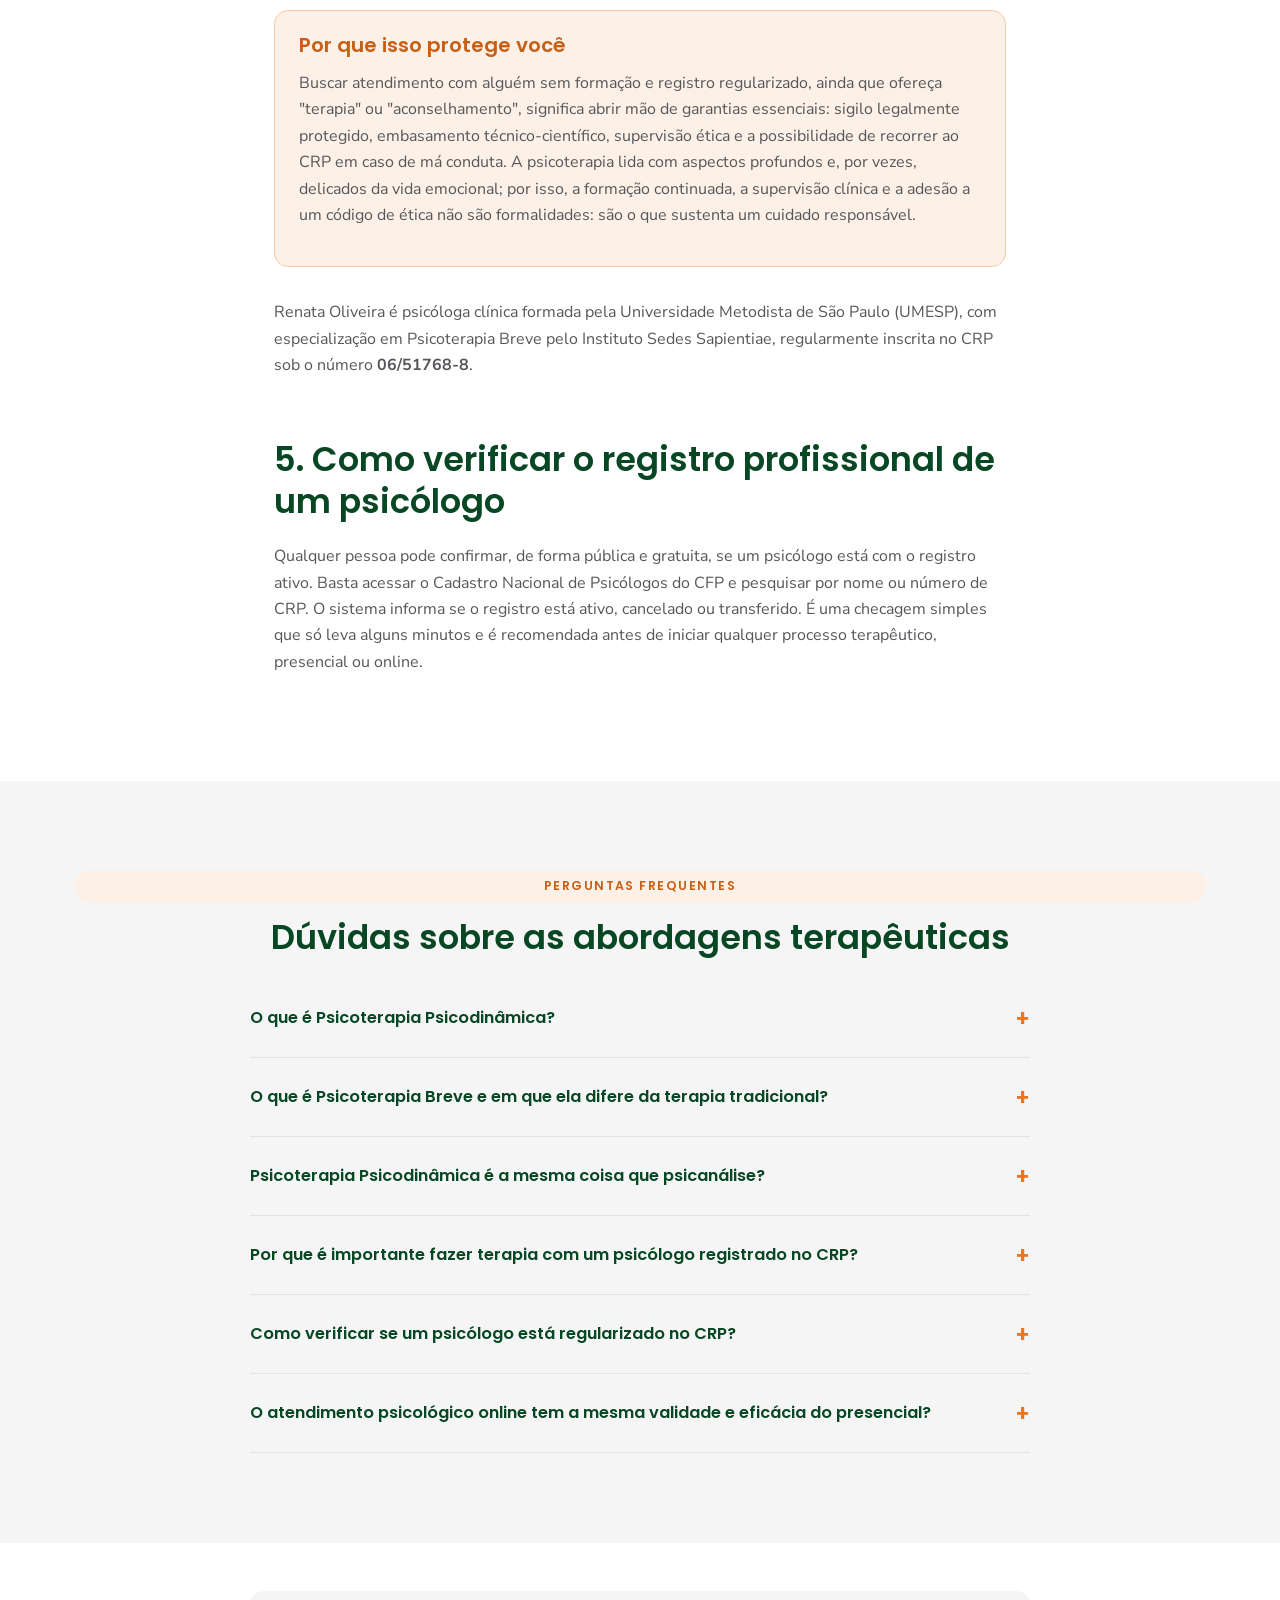
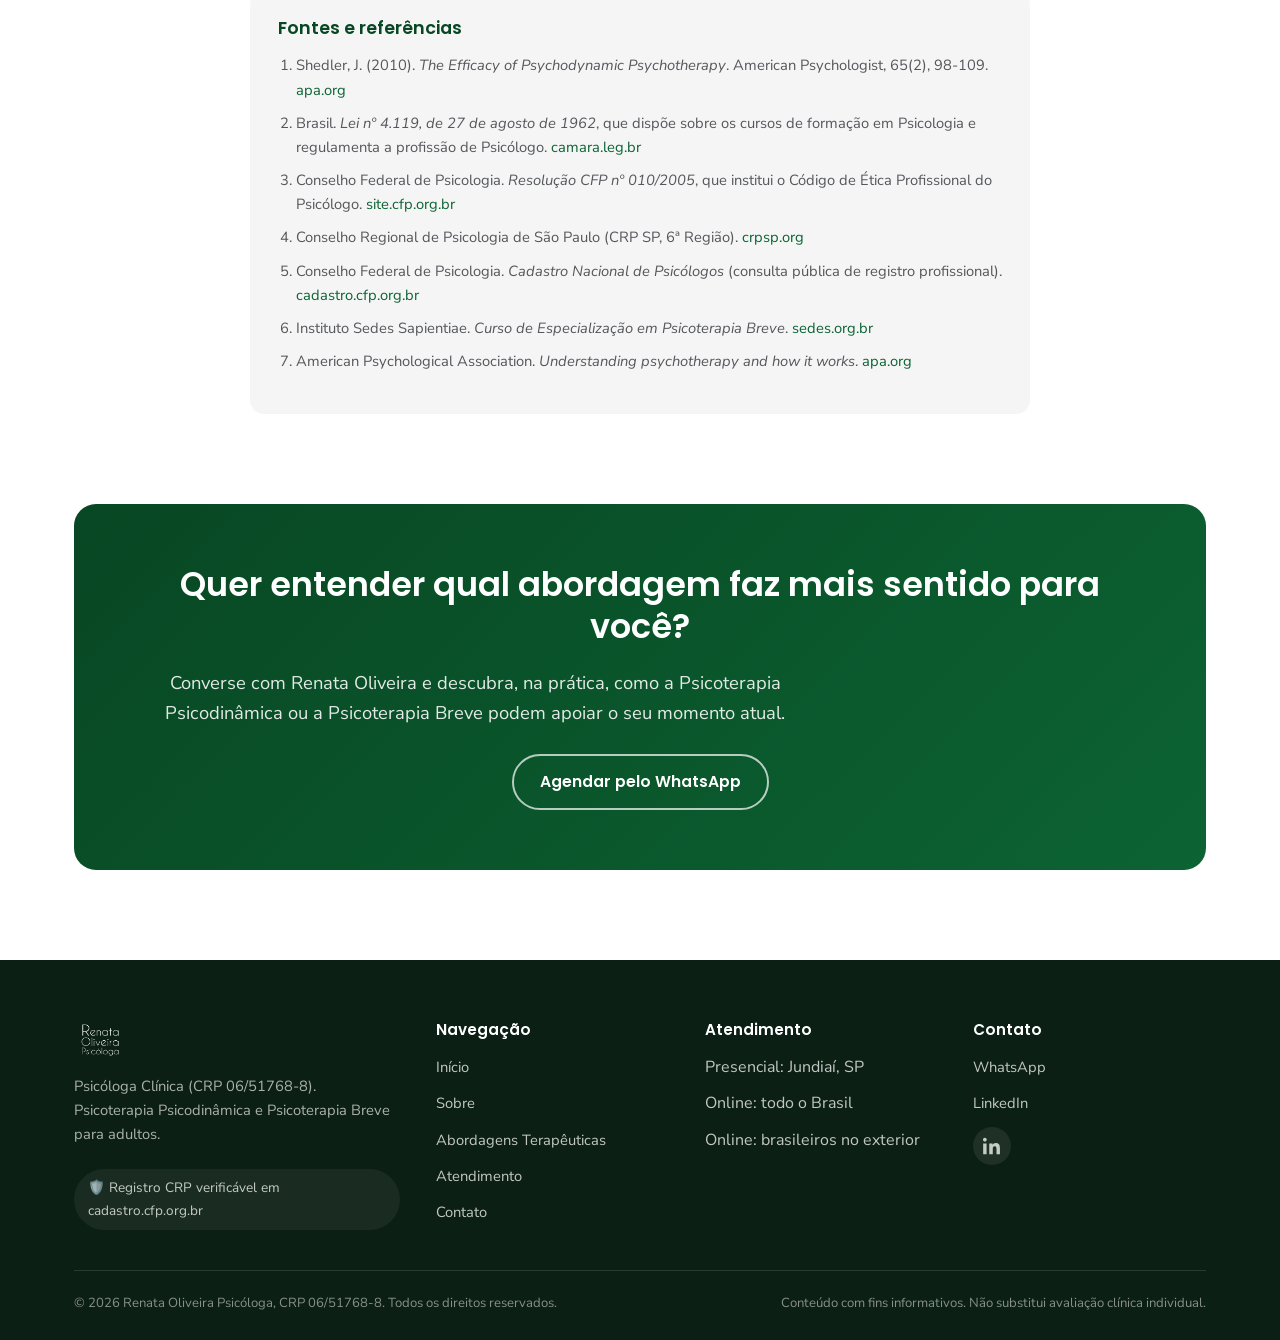
==== commit c7cae789: "Ajustar foto, logo e pontuação do site - Remover a foto da Renata do hero da home e da página Sobre," ====
--- a/abordagens-terapeuticas.html
+++ b/abordagens-terapeuticas.html
@@ -63,7 +63,7 @@
           "name": "Psicoterapia Psicodinâmica é a mesma coisa que psicanálise?",
           "acceptedAnswer": {
             "@type": "Answer",
-            "text": "Não exatamente. A psicanálise clássica costuma exigir sessões mais frequentes (3 a 5 por semana) e um enquadre específico. A Psicoterapia Psicodinâmica utiliza os mesmos fundamentos teóricos — a existência de processos inconscientes e a importância da relação terapêutica — mas com frequência semanal e formato mais flexível, tornando-a mais acessível no dia a dia."
+            "text": "Não exatamente. A psicanálise clássica costuma exigir sessões mais frequentes (3 a 5 por semana) e um enquadre específico. A Psicoterapia Psicodinâmica utiliza os mesmos fundamentos teóricos, a existência de processos inconscientes e a importância da relação terapêutica, mas com frequência semanal e formato mais flexível, tornando-a mais acessível no dia a dia."
           }
         },
         {
@@ -151,21 +151,21 @@
     <div class="container">
 
       <h2 id="psicodinamica">1. O que é Psicoterapia Psicodinâmica</h2>
-      <p><strong>Psicoterapia Psicodinâmica é a abordagem clínica que investiga as origens inconscientes do sofrimento psíquico</strong>, dos sintomas e dos padrões repetitivos de comportamento, partindo do princípio de que grande parte da nossa vida mental — desejos, conflitos e memórias — opera fora da consciência imediata e influencia diretamente nossas escolhas, relações e emoções.</p>
+      <p><strong>Psicoterapia Psicodinâmica é a abordagem clínica que investiga as origens inconscientes do sofrimento psíquico</strong>, dos sintomas e dos padrões repetitivos de comportamento, partindo do princípio de que grande parte da nossa vida mental (desejos, conflitos e memórias) opera fora da consciência imediata e influencia diretamente nossas escolhas, relações e emoções.</p>
       <p>Essa tradição tem origem nos estudos de Sigmund Freud sobre o inconsciente e foi ampliada ao longo do século XX por autores da psicologia do ego e das relações objetais. Na prática clínica contemporânea, a Psicoterapia Psicodinâmica utiliza a relação terapêutica como instrumento central de trabalho: é através do vínculo entre paciente e terapeuta que padrões antigos podem ser reconhecidos, compreendidos e, gradualmente, transformados.</p>
-      <blockquote>Uma revisão de oito meta-análises reunindo 160 estudos concluiu que os tamanhos de efeito da psicoterapia psicodinâmica são tão robustos quanto os de outras abordagens amplamente promovidas como "baseadas em evidências", com ganhos terapêuticos que se mantêm — e até aumentam — após o fim do tratamento (Shedler, 2010).</blockquote>
-      <p>Na prática de Renata Oliveira, essa abordagem é voltada ao atendimento de adultos que buscam entender de forma mais profunda a origem de seus sintomas, repetições e dificuldades emocionais, sem um número de sessões predeterminado — o processo respeita o tempo de elaboração de cada pessoa.</p>
+      <blockquote>Uma revisão de oito meta-análises reunindo 160 estudos concluiu que os tamanhos de efeito da psicoterapia psicodinâmica são tão robustos quanto os de outras abordagens amplamente promovidas como "baseadas em evidências", com ganhos terapêuticos que se mantêm e aumentam após o fim do tratamento (Shedler, 2010).</blockquote>
+      <p>Na prática de Renata Oliveira, essa abordagem é voltada ao atendimento de adultos que buscam entender de forma mais profunda a origem de seus sintomas, repetições e dificuldades emocionais, sem um número de sessões predeterminado: o processo respeita o tempo de elaboração de cada pessoa.</p>
 
       <h2 id="breve">2. O que é Psicoterapia Breve</h2>
-      <p><strong>Psicoterapia Breve é um modelo estruturado de tratamento psicológico com metas terapêuticas preestabelecidas e tempo delimitado</strong>, criado justamente para responder a demandas pontuais que não exigem — ou não comportam, no momento — um processo de duração indefinida.</p>
-      <p>O modelo tem raízes na década de 1950: Michael Balint e David Malan iniciaram seus estudos sobre psicoterapia breve na Tavistock Clinic, em Londres, demonstrando ser possível ajudar pacientes a transformar padrões repetitivos de comportamento através de processos focados, geralmente entre 12 e 40 sessões. Em paralelo, Peter Sifneos desenvolveu, em Boston, sua própria proposta de psicoterapia breve para situações de crise emocional. No Brasil, o Instituto Sedes Sapientiae — onde Renata Oliveira concluiu sua Especialização em Psicoterapia Breve — consolidou um curso de referência na área, com fundamentação técnica baseada em autores como Winnicott, Malan, Gilliéron, Bergeret e Hegenberg.</p>
-      <p>Diferente da psicoterapia tradicional, a Psicoterapia Breve trabalha com foco: um tema ou conflito central é eleito logo no início do processo, e as sessões são organizadas em torno dele até que a meta seja alcançada. É especialmente indicada para quem enfrenta uma questão específica — uma crise, uma decisão, um luto recente, dificuldades pontuais em uma fase da vida — e busca elaboração emocional dentro de um período previsível.</p>
+      <p><strong>Psicoterapia Breve é um modelo estruturado de tratamento psicológico com metas terapêuticas preestabelecidas e tempo delimitado</strong>, criado justamente para responder a demandas pontuais que não exigem, ou não comportam no momento, um processo de duração indefinida.</p>
+      <p>O modelo tem raízes na década de 1950: Michael Balint e David Malan iniciaram seus estudos sobre psicoterapia breve na Tavistock Clinic, em Londres, demonstrando ser possível ajudar pacientes a transformar padrões repetitivos de comportamento através de processos focados, geralmente entre 12 e 40 sessões. Em paralelo, Peter Sifneos desenvolveu, em Boston, sua própria proposta de psicoterapia breve para situações de crise emocional. No Brasil, o Instituto Sedes Sapientiae, onde Renata Oliveira concluiu sua Especialização em Psicoterapia Breve, consolidou um curso de referência na área, com fundamentação técnica baseada em autores como Winnicott, Malan, Gilliéron, Bergeret e Hegenberg.</p>
+      <p>Diferente da psicoterapia tradicional, a Psicoterapia Breve trabalha com foco: um tema ou conflito central é eleito logo no início do processo, e as sessões são organizadas em torno dele até que a meta seja alcançada. É especialmente indicada para quem enfrenta uma questão específica (uma crise, uma decisão, um luto recente, dificuldades pontuais em uma fase da vida) e busca elaboração emocional dentro de um período previsível.</p>
 
       <h2 id="diferenca">3. Psicodinâmica, Psicoterapia Breve e psicanálise: qual a diferença?</h2>
       <p>É comum haver confusão entre esses termos. De forma resumida:</p>
       <ul class="lista-check">
         <li><strong>Psicanálise clássica:</strong> sessões frequentes (em geral de 3 a 5 vezes por semana), sem prazo definido, com ênfase na livre associação.</li>
-        <li><strong>Psicoterapia Psicodinâmica:</strong> compartilha os fundamentos teóricos da psicanálise — o inconsciente, a transferência, a história de vida — mas em formato semanal e mais flexível, sem prazo fixo.</li>
+        <li><strong>Psicoterapia Psicodinâmica:</strong> compartilha os fundamentos teóricos da psicanálise (o inconsciente, a transferência, a história de vida), mas em formato semanal e mais flexível, sem prazo fixo.</li>
         <li><strong>Psicoterapia Breve:</strong> também de base psicodinâmica, mas com foco e número de sessões definidos previamente, voltada a demandas específicas.</li>
       </ul>
       <p>Na prática clínica de Renata Oliveira, essas duas últimas abordagens são combinadas conforme a necessidade de cada paciente: processos mais amplos de autoconhecimento seguem a orientação psicodinâmica, enquanto demandas pontuais podem ser conduzidas em formato de Psicoterapia Breve.</p>
@@ -175,12 +175,12 @@
       <p>Todo psicólogo registrado está obrigado a seguir o <strong>Código de Ética Profissional do Psicólogo</strong> (instituído pela Resolução CFP nº 010/2005), que estabelece princípios fundamentais como sigilo profissional, respeito à dignidade e à autonomia do paciente, competência técnica comprovada por formação reconhecida e responsabilidade sobre a condução do tratamento.</p>
       <div class="caixa-alerta">
         <h3 id="importancia">Por que isso protege você</h3>
-        <p>Buscar atendimento com alguém sem formação e registro regularizado — ainda que ofereça "terapia" ou "aconselhamento" — significa abrir mão de garantias essenciais: sigilo legalmente protegido, embasamento técnico-científico, supervisão ética e a possibilidade de recorrer ao CRP em caso de má conduta. A psicoterapia lida com aspectos profundos e, por vezes, delicados da vida emocional; por isso, a formação continuada, a supervisão clínica e a adesão a um código de ética não são formalidades — são o que sustenta um cuidado responsável.</p>
+        <p>Buscar atendimento com alguém sem formação e registro regularizado, ainda que ofereça "terapia" ou "aconselhamento", significa abrir mão de garantias essenciais: sigilo legalmente protegido, embasamento técnico-científico, supervisão ética e a possibilidade de recorrer ao CRP em caso de má conduta. A psicoterapia lida com aspectos profundos e, por vezes, delicados da vida emocional; por isso, a formação continuada, a supervisão clínica e a adesão a um código de ética não são formalidades: são o que sustenta um cuidado responsável.</p>
       </div>
       <p>Renata Oliveira é psicóloga clínica formada pela Universidade Metodista de São Paulo (UMESP), com especialização em Psicoterapia Breve pelo Instituto Sedes Sapientiae, regularmente inscrita no CRP sob o número <strong>06/51768-8</strong>.</p>
 
       <h2 id="verificar">5. Como verificar o registro profissional de um psicólogo</h2>
-      <p>Qualquer pessoa pode confirmar, de forma pública e gratuita, se um psicólogo está com o registro ativo. Basta acessar o <a href="https://cadastro.cfp.org.br" target="_blank" rel="noopener">Cadastro Nacional de Psicólogos do CFP</a> e pesquisar por nome ou número de CRP. O sistema informa se o registro está ativo, cancelado ou transferido — uma checagem simples que só leva alguns minutos e é recomendada antes de iniciar qualquer processo terapêutico, presencial ou online.</p>
+      <p>Qualquer pessoa pode confirmar, de forma pública e gratuita, se um psicólogo está com o registro ativo. Basta acessar o <a href="https://cadastro.cfp.org.br" target="_blank" rel="noopener">Cadastro Nacional de Psicólogos do CFP</a> e pesquisar por nome ou número de CRP. O sistema informa se o registro está ativo, cancelado ou transferido. É uma checagem simples que só leva alguns minutos e é recomendada antes de iniciar qualquer processo terapêutico, presencial ou online.</p>
     </div>
   </section>
 
@@ -203,7 +203,7 @@
 
         <div class="faq-item" data-aberto="false">
           <button class="faq-pergunta" aria-expanded="false">Psicoterapia Psicodinâmica é a mesma coisa que psicanálise? <span class="sinal" aria-hidden="true">+</span></button>
-          <div class="faq-resposta"><div class="faq-resposta-interior"><p>Não exatamente. A psicanálise clássica costuma exigir sessões mais frequentes (3 a 5 por semana) e um enquadre específico. A Psicoterapia Psicodinâmica utiliza os mesmos fundamentos teóricos — a existência de processos inconscientes e a importância da relação terapêutica — mas com frequência semanal e formato mais flexível, tornando-a mais acessível no dia a dia.</p></div></div>
+          <div class="faq-resposta"><div class="faq-resposta-interior"><p>Não exatamente. A psicanálise clássica costuma exigir sessões mais frequentes (3 a 5 por semana) e um enquadre específico. A Psicoterapia Psicodinâmica utiliza os mesmos fundamentos teóricos, a existência de processos inconscientes e a importância da relação terapêutica, mas com frequência semanal e formato mais flexível, tornando-a mais acessível no dia a dia.</p></div></div>
         </div>
 
         <div class="faq-item" data-aberto="false">
@@ -229,10 +229,10 @@
   <div class="lista-fontes" id="fontes">
     <h2>Fontes e referências</h2>
     <ol>
-      <li>Shedler, J. (2010). <em>The Efficacy of Psychodynamic Psychotherapy</em>. American Psychologist, 65(2), 98–109. <a href="https://www.apa.org/pubs/journals/releases/amp-65-2-98.pdf" target="_blank" rel="noopener">apa.org</a></li>
-      <li>Brasil. <em>Lei nº 4.119, de 27 de agosto de 1962</em> — Dispõe sobre os cursos de formação em Psicologia e regulamenta a profissão de Psicólogo. <a href="https://www2.camara.leg.br/legin/fed/lei/1960-1969/lei-4119-27-agosto-1962-353841-norma-pl.html" target="_blank" rel="noopener">camara.leg.br</a></li>
-      <li>Conselho Federal de Psicologia. <em>Resolução CFP nº 010/2005</em> — Código de Ética Profissional do Psicólogo. <a href="https://site.cfp.org.br" target="_blank" rel="noopener">site.cfp.org.br</a></li>
-      <li>Conselho Regional de Psicologia de São Paulo (CRP SP – 6ª Região). <a href="https://crpsp.org" target="_blank" rel="noopener">crpsp.org</a></li>
+      <li>Shedler, J. (2010). <em>The Efficacy of Psychodynamic Psychotherapy</em>. American Psychologist, 65(2), 98-109. <a href="https://www.apa.org/pubs/journals/releases/amp-65-2-98.pdf" target="_blank" rel="noopener">apa.org</a></li>
+      <li>Brasil. <em>Lei nº 4.119, de 27 de agosto de 1962</em>, que dispõe sobre os cursos de formação em Psicologia e regulamenta a profissão de Psicólogo. <a href="https://www2.camara.leg.br/legin/fed/lei/1960-1969/lei-4119-27-agosto-1962-353841-norma-pl.html" target="_blank" rel="noopener">camara.leg.br</a></li>
+      <li>Conselho Federal de Psicologia. <em>Resolução CFP nº 010/2005</em>, que institui o Código de Ética Profissional do Psicólogo. <a href="https://site.cfp.org.br" target="_blank" rel="noopener">site.cfp.org.br</a></li>
+      <li>Conselho Regional de Psicologia de São Paulo (CRP SP, 6ª Região). <a href="https://crpsp.org" target="_blank" rel="noopener">crpsp.org</a></li>
       <li>Conselho Federal de Psicologia. <em>Cadastro Nacional de Psicólogos</em> (consulta pública de registro profissional). <a href="https://cadastro.cfp.org.br" target="_blank" rel="noopener">cadastro.cfp.org.br</a></li>
       <li>Instituto Sedes Sapientiae. <em>Curso de Especialização em Psicoterapia Breve</em>. <a href="https://sedes.org.br" target="_blank" rel="noopener">sedes.org.br</a></li>
       <li>American Psychological Association. <em>Understanding psychotherapy and how it works</em>. <a href="https://www.apa.org/topics/psychotherapy/understanding" target="_blank" rel="noopener">apa.org</a></li>
@@ -273,9 +273,9 @@
       <div>
         <h4>Atendimento</h4>
         <ul>
-          <li>Presencial — Jundiaí, SP</li>
-          <li>Online — todo o Brasil</li>
-          <li>Online — brasileiros no exterior</li>
+          <li>Presencial: Jundiaí, SP</li>
+          <li>Online: todo o Brasil</li>
+          <li>Online: brasileiros no exterior</li>
         </ul>
       </div>
       <div>
@@ -290,7 +290,7 @@
       </div>
     </div>
     <div class="creditos-rodape">
-      <span>© <span id="ano-atual">2026</span> Renata Oliveira Psicóloga — CRP 06/51768-8. Todos os direitos reservados.</span>
+      <span>© <span id="ano-atual">2026</span> Renata Oliveira Psicóloga, CRP 06/51768-8. Todos os direitos reservados.</span>
       <span>Conteúdo com fins informativos. Não substitui avaliação clínica individual.</span>
     </div>
   </div>
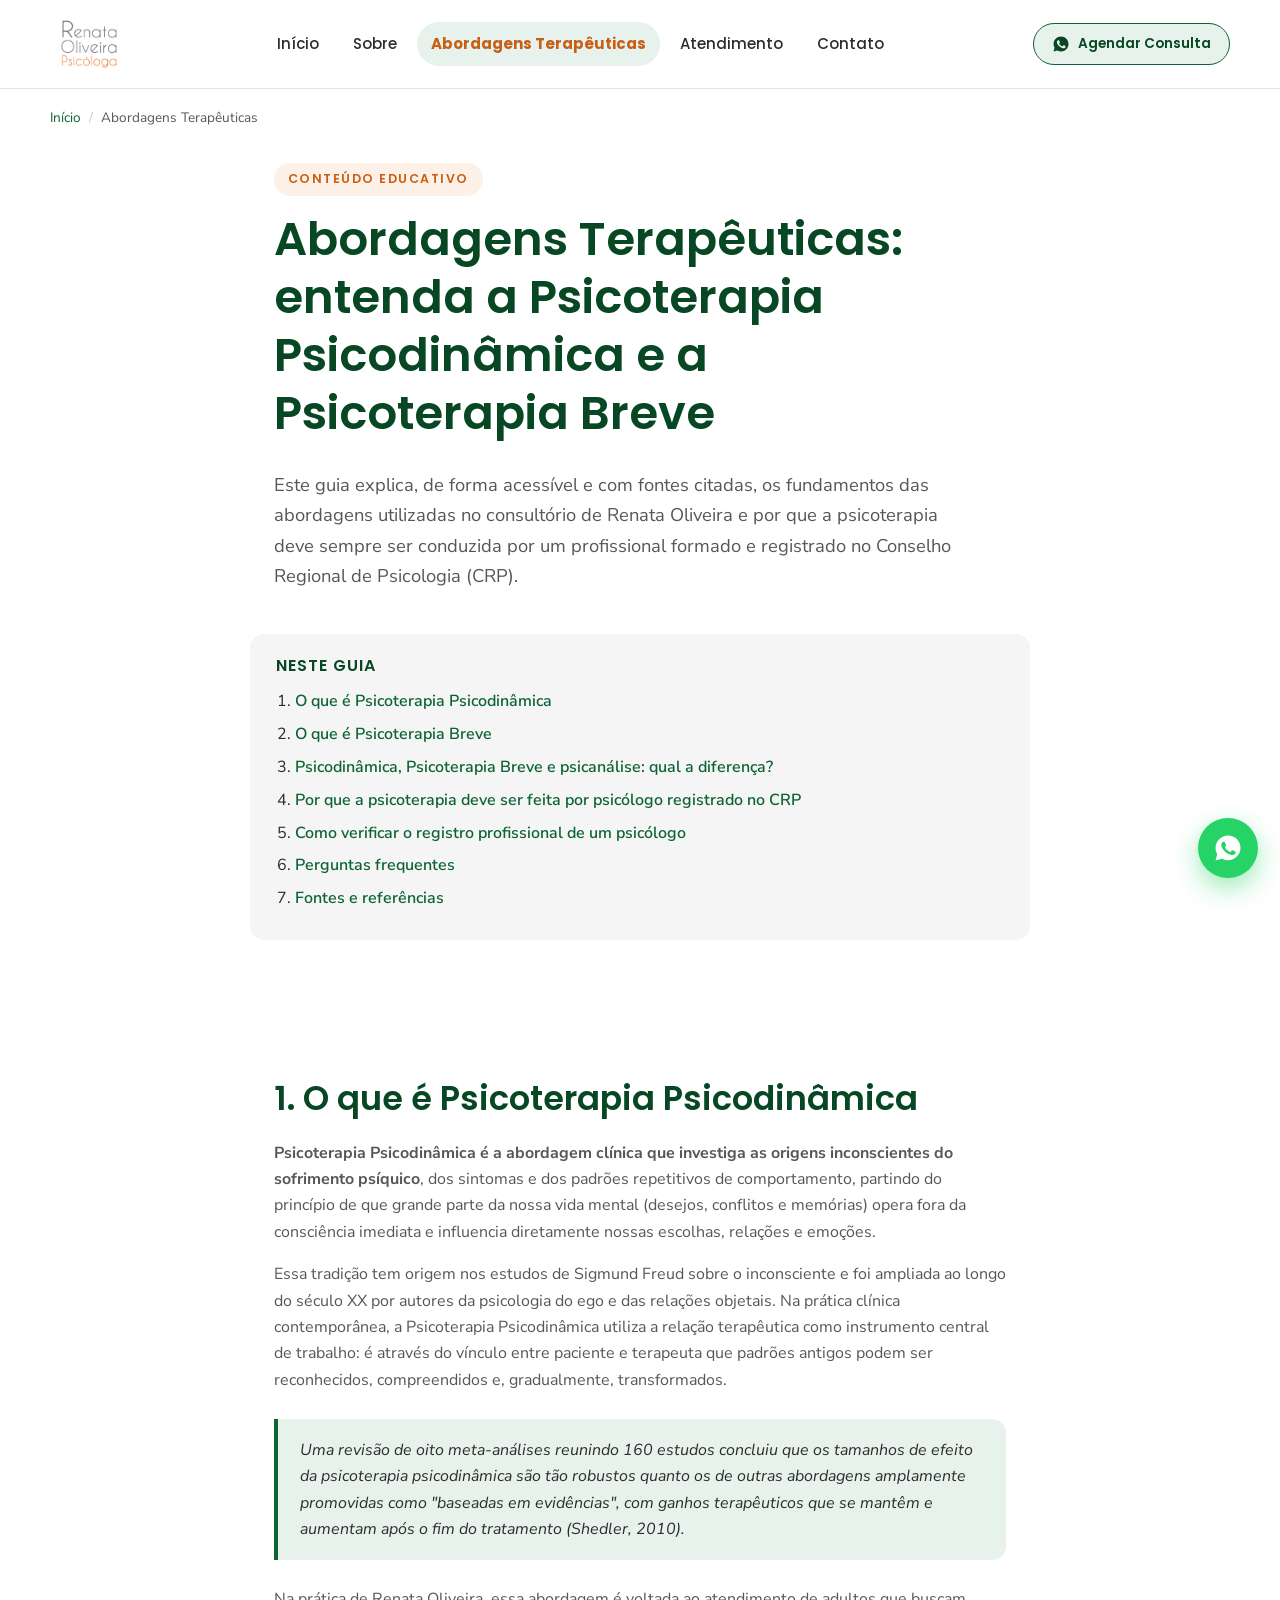
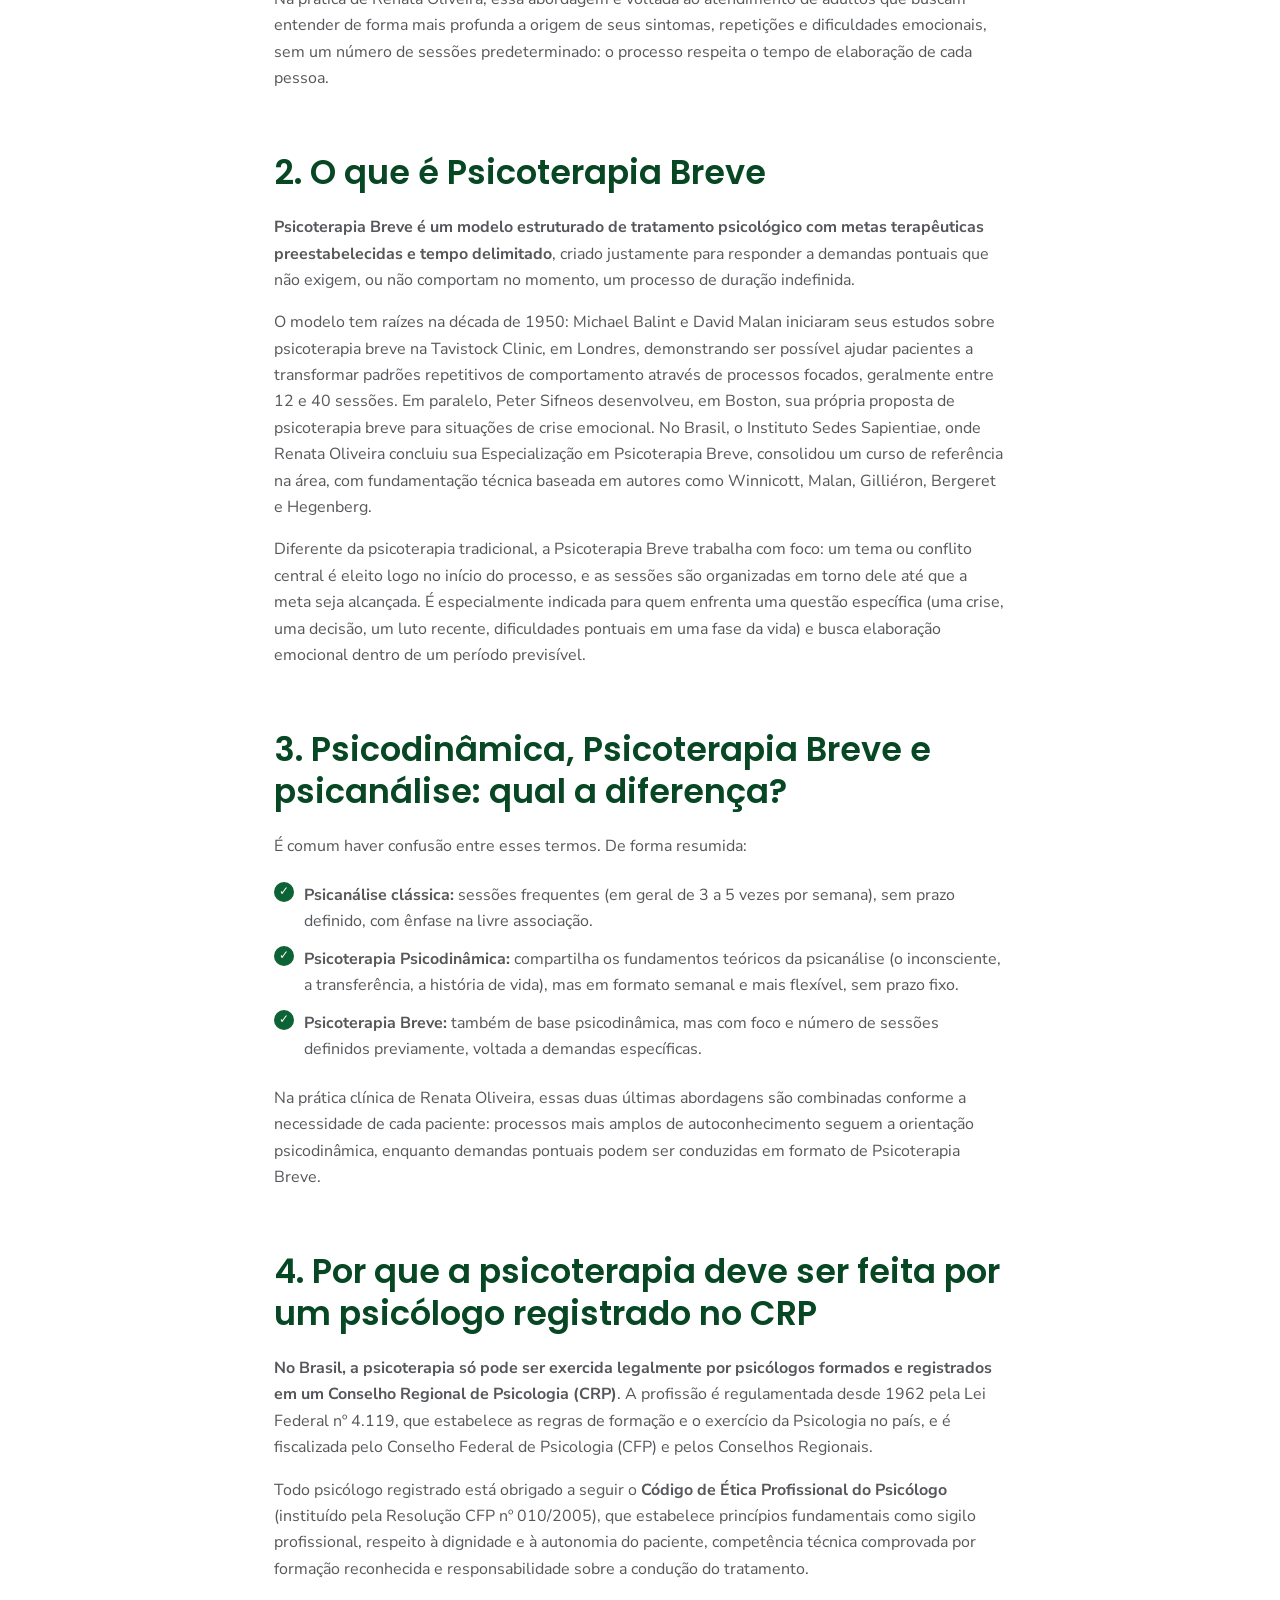
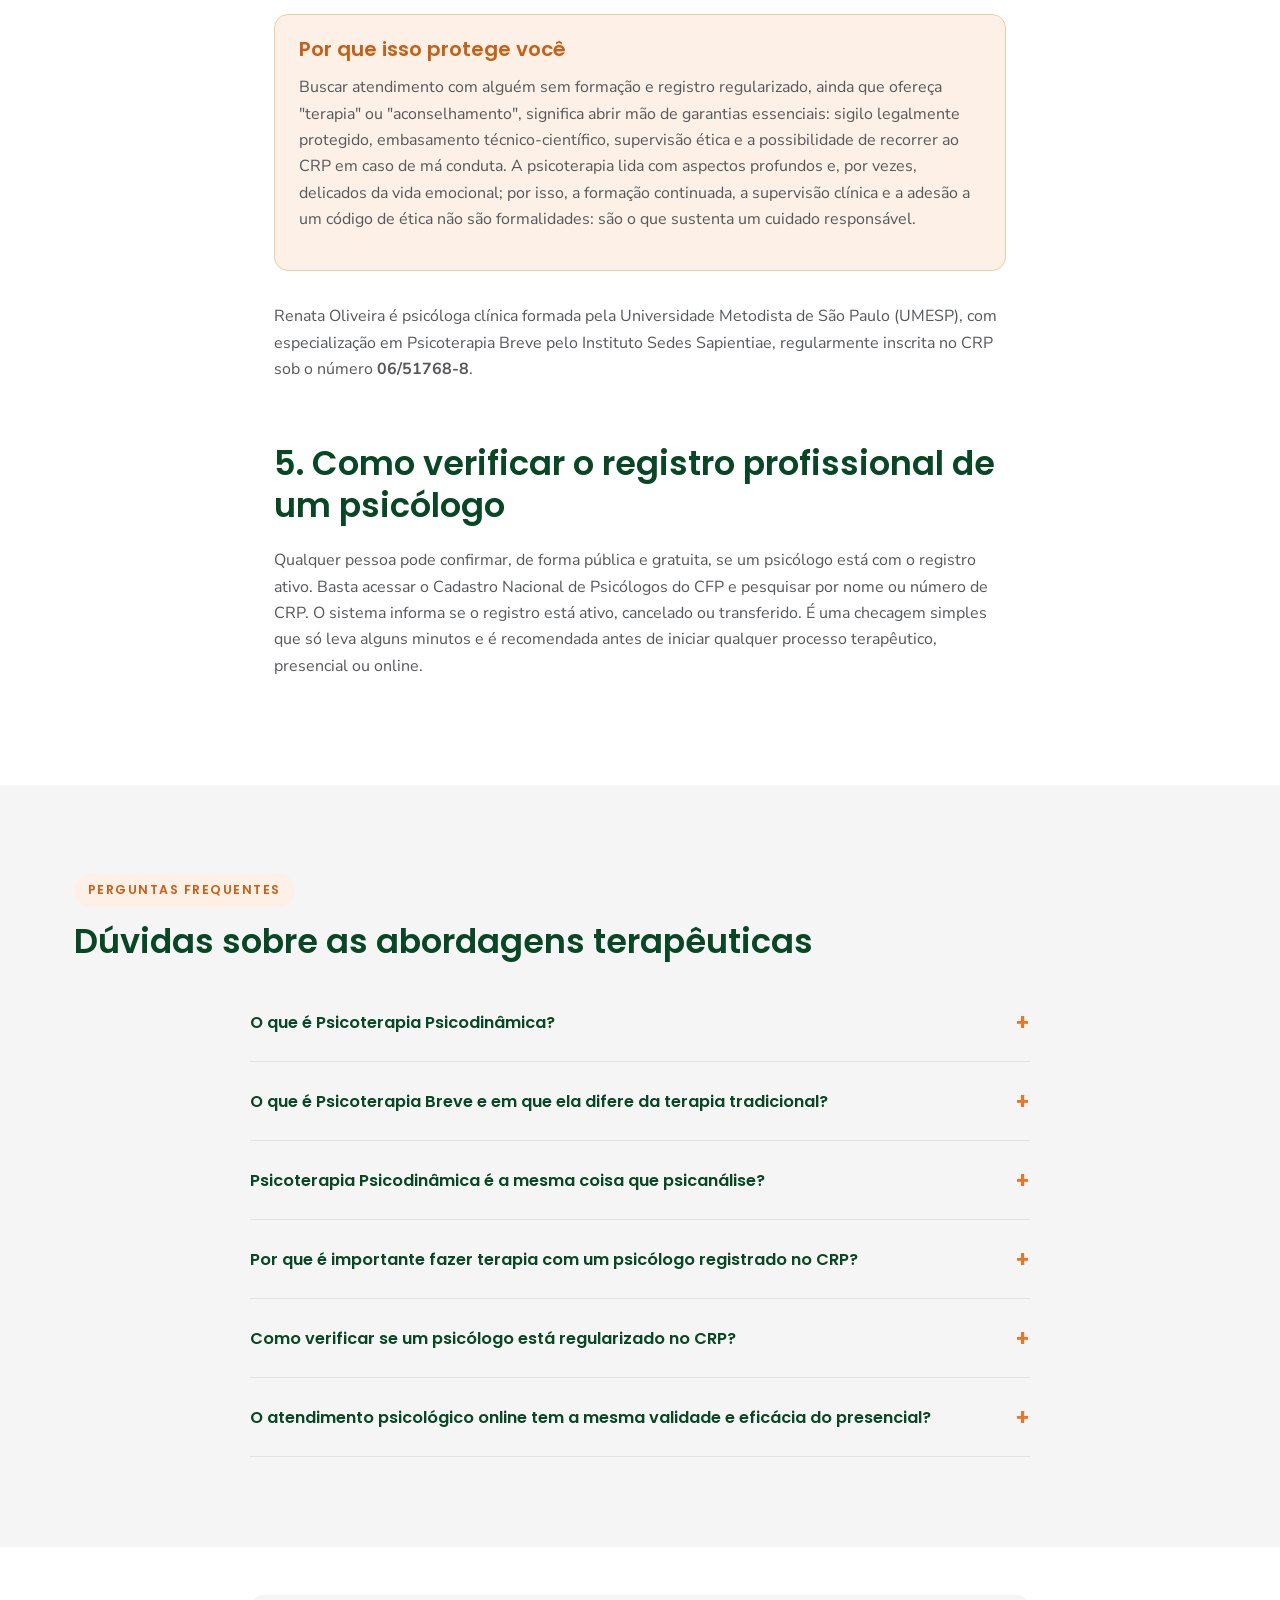
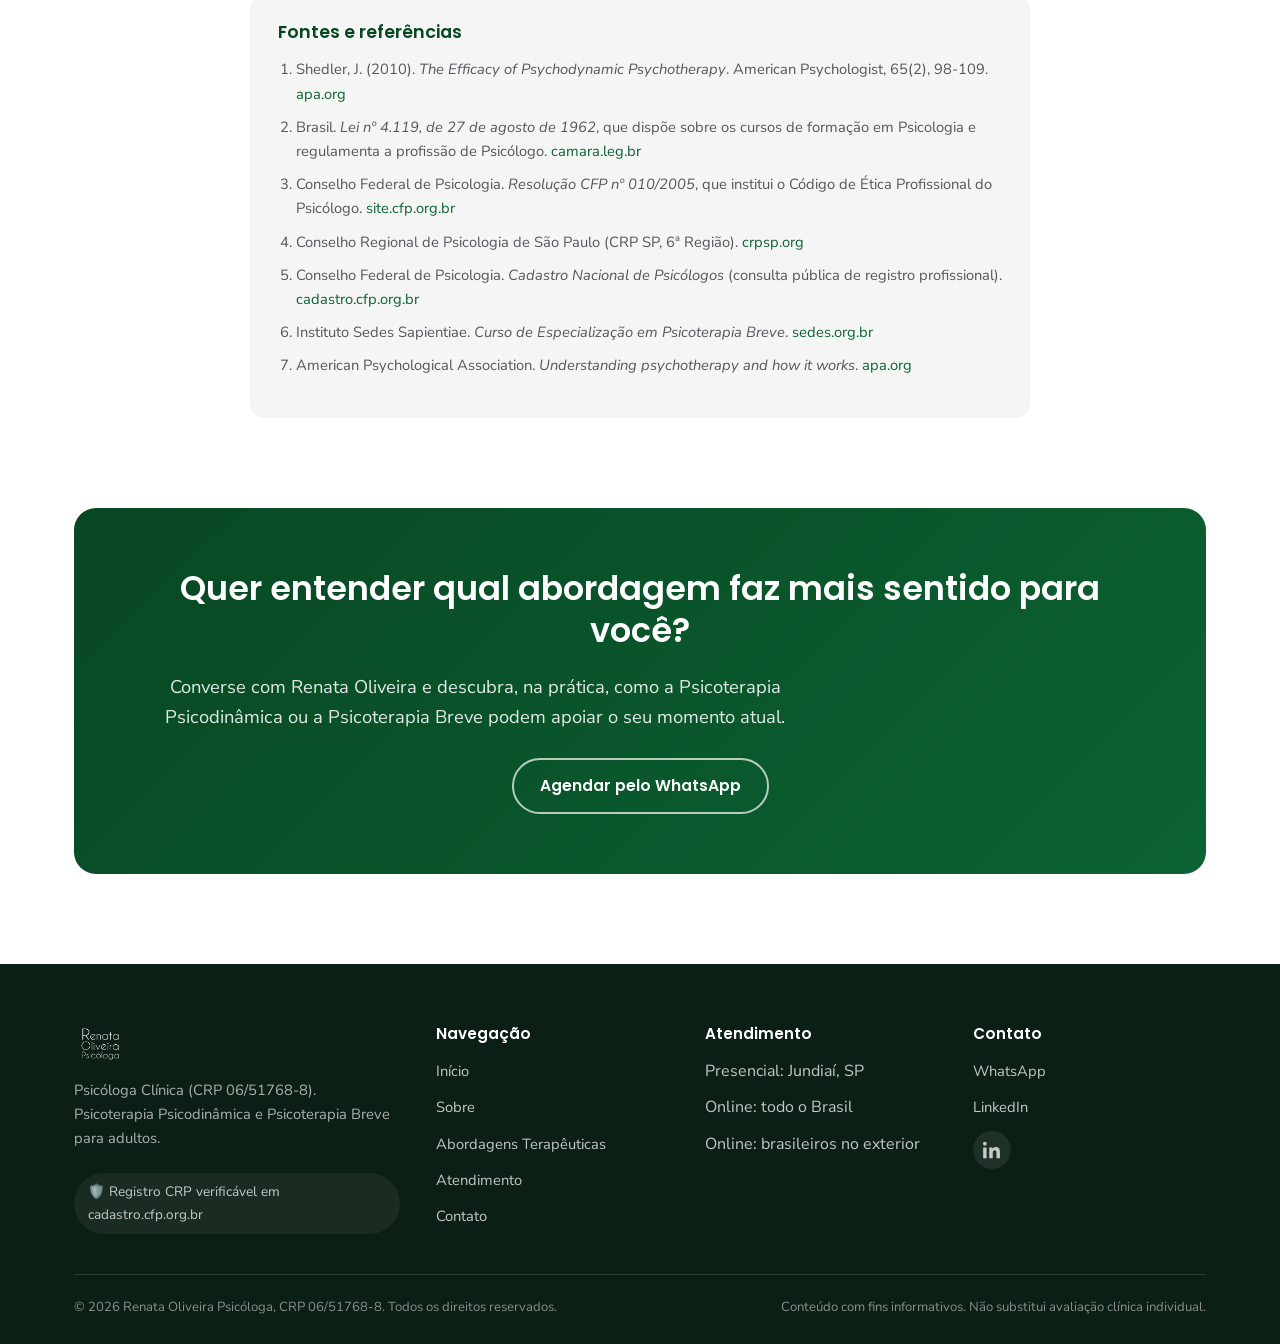
==== commit 3032f272: "Refinar cabeçalho, alinhamento de textos e foto na home - Aumentar o logotipo em 30% na barra de nav" ====
--- a/abordagens-terapeuticas.html
+++ b/abordagens-terapeuticas.html
@@ -112,7 +112,7 @@
       <a href="contato.html">Contato</a>
     </nav>
     <div class="acoes-cabecalho">
-      <a class="botao botao-whatsapp" href="https://wa.me/5511994636556?text=Ol%C3%A1%2C%20Renata!%20Gostaria%20de%20agendar%20uma%20consulta." target="_blank" rel="noopener">
+      <a class="botao botao-nav-cta" href="https://wa.me/5511994636556?text=Ol%C3%A1%2C%20Renata!%20Gostaria%20de%20agendar%20uma%20consulta." target="_blank" rel="noopener">
         <svg width="18" height="18" viewBox="0 0 24 24" fill="currentColor" aria-hidden="true"><path d="M12.04 2c-5.5 0-9.96 4.46-9.96 9.96 0 1.76.46 3.45 1.32 4.95L2 22l5.24-1.38a9.9 9.9 0 0 0 4.8 1.22h.01c5.5 0 9.96-4.46 9.96-9.96S17.54 2 12.04 2Zm5.83 14.24c-.24.68-1.4 1.3-1.93 1.34-.5.05-1 .24-3.38-.7-2.86-1.14-4.7-4.05-4.84-4.24-.14-.19-1.16-1.55-1.16-2.96 0-1.4.74-2.09 1-2.38.26-.28.57-.35.76-.35.19 0 .38 0 .55.01.18.01.42-.07.65.5.24.58.82 2 .89 2.15.07.14.12.31.02.5-.1.19-.15.31-.3.48-.14.17-.3.37-.43.5-.14.14-.29.29-.13.57.17.28.75 1.24 1.61 2.01 1.11.99 2.04 1.3 2.32 1.44.28.14.44.12.6-.07.17-.19.72-.84.91-1.13.19-.28.38-.24.63-.14.26.1 1.65.78 1.94.92.28.14.47.21.54.33.07.12.07.68-.17 1.36Z"/></svg>
         <span>Agendar Consulta</span>
       </a>
@@ -127,7 +127,7 @@
   </nav>
 
   <section style="padding-top:16px;padding-bottom:24px;">
-    <div class="container artigo centro">
+    <div class="container artigo">
       <p class="kicker">Conteúdo educativo</p>
       <h1>Abordagens Terapêuticas: entenda a Psicoterapia Psicodinâmica e a Psicoterapia Breve</h1>
       <p class="lead">Este guia explica, de forma acessível e com fontes citadas, os fundamentos das abordagens utilizadas no consultório de Renata Oliveira e por que a psicoterapia deve sempre ser conduzida por um profissional formado e registrado no Conselho Regional de Psicologia (CRP).</p>
@@ -187,8 +187,8 @@
   <!-- FAQ -->
   <section class="secao-alt" id="faq">
     <div class="container">
-      <p class="kicker centro" style="display:block;text-align:center;">Perguntas frequentes</p>
-      <h2 class="centro">Dúvidas sobre as abordagens terapêuticas</h2>
+      <p class="kicker">Perguntas frequentes</p>
+      <h2>Dúvidas sobre as abordagens terapêuticas</h2>
       <div class="faq-lista">
 
         <div class="faq-item" data-aberto="false">
--- a/css/style.css
+++ b/css/style.css
@@ -170,6 +170,19 @@
 }
 .botao-whatsapp:hover { background: #1fb958; }
 
+.botao-nav-cta {
+  background: var(--verde-suave);
+  color: var(--verde-escuro);
+  border: 1px solid var(--verde);
+  font-size: 0.85rem;
+  padding: 9px 18px;
+  box-shadow: none;
+}
+.botao-nav-cta:hover {
+  background: var(--verde);
+  color: var(--branco);
+}
+
 .botao-secundario {
   background: transparent;
   color: var(--verde);
@@ -213,7 +226,7 @@
 }
 
 .logo-link { display: flex; align-items: center; gap: 10px; flex-shrink: 0; }
-.logo-link img { height: 46px; width: auto; }
+.logo-link img { height: 60px; width: auto; }
 
 .nav-principal {
   display: flex;
@@ -330,13 +343,23 @@
   justify-self: center;
 }
 .hero-foto .moldura {
-  width: min(360px, 80vw);
+  width: min(250px, 60vw);
+  aspect-ratio: 1 / 1;
   border-radius: 50%;
   background: linear-gradient(160deg, var(--verde-suave), var(--laranja-suave));
   padding: 14px;
   box-shadow: var(--sombra);
-}
-.hero-foto img { border-radius: 50%; }
+  display: flex;
+  align-items: center;
+  justify-content: center;
+  overflow: hidden;
+}
+.hero-foto img {
+  width: 100%;
+  height: 100%;
+  border-radius: 50%;
+  object-fit: cover;
+}
 .selo-crp {
   position: absolute;
   bottom: 6px;
@@ -772,7 +795,10 @@
 @media (max-width: 760px) {
   .nav-principal {
     position: fixed;
-    inset: 72px 0 0 0;
+    top: 72px;
+    left: 0;
+    right: 0;
+    height: calc(100vh - 72px);
     background: var(--branco);
     flex-direction: column;
     align-items: stretch;
@@ -785,12 +811,13 @@
   .nav-principal.aberto { transform: translateX(0); }
   .nav-principal a {
     padding: 15px 16px;
+    margin: 0 6px 8px;
     border-radius: 12px;
-    border-bottom: 1px solid var(--borda);
+    border: 1px solid var(--borda);
   }
   .botao-menu { display: flex; }
-  .acoes-cabecalho .botao-whatsapp span { display: none; }
-  .acoes-cabecalho .botao-whatsapp { padding: 13px; }
+  .acoes-cabecalho .botao-nav-cta span { display: none; }
+  .acoes-cabecalho .botao-nav-cta { padding: 10px; }
   .grade-rodape { grid-template-columns: 1fr; }
   .servico { grid-template-columns: 56px 1fr; }
   .servico .numero-servico { width: 48px; height: 48px; font-size: 1rem; border-radius: 14px; }
